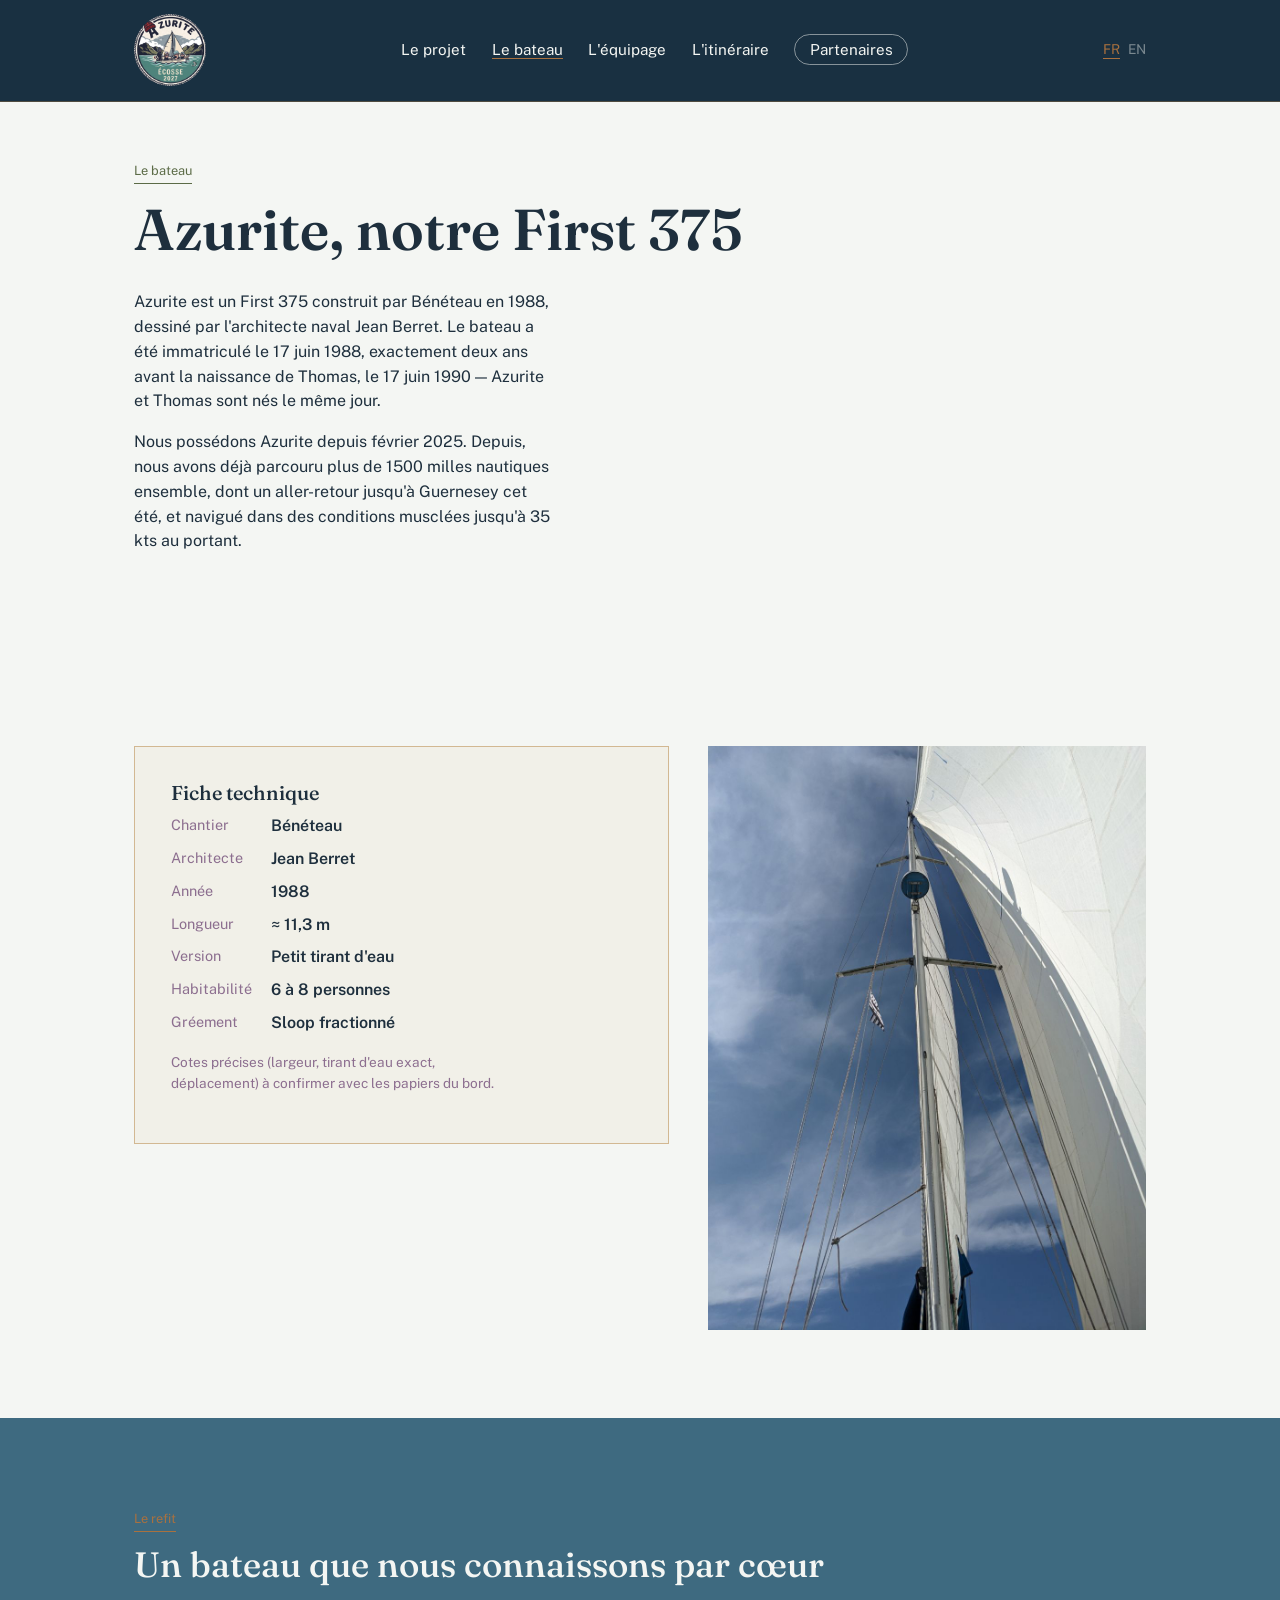
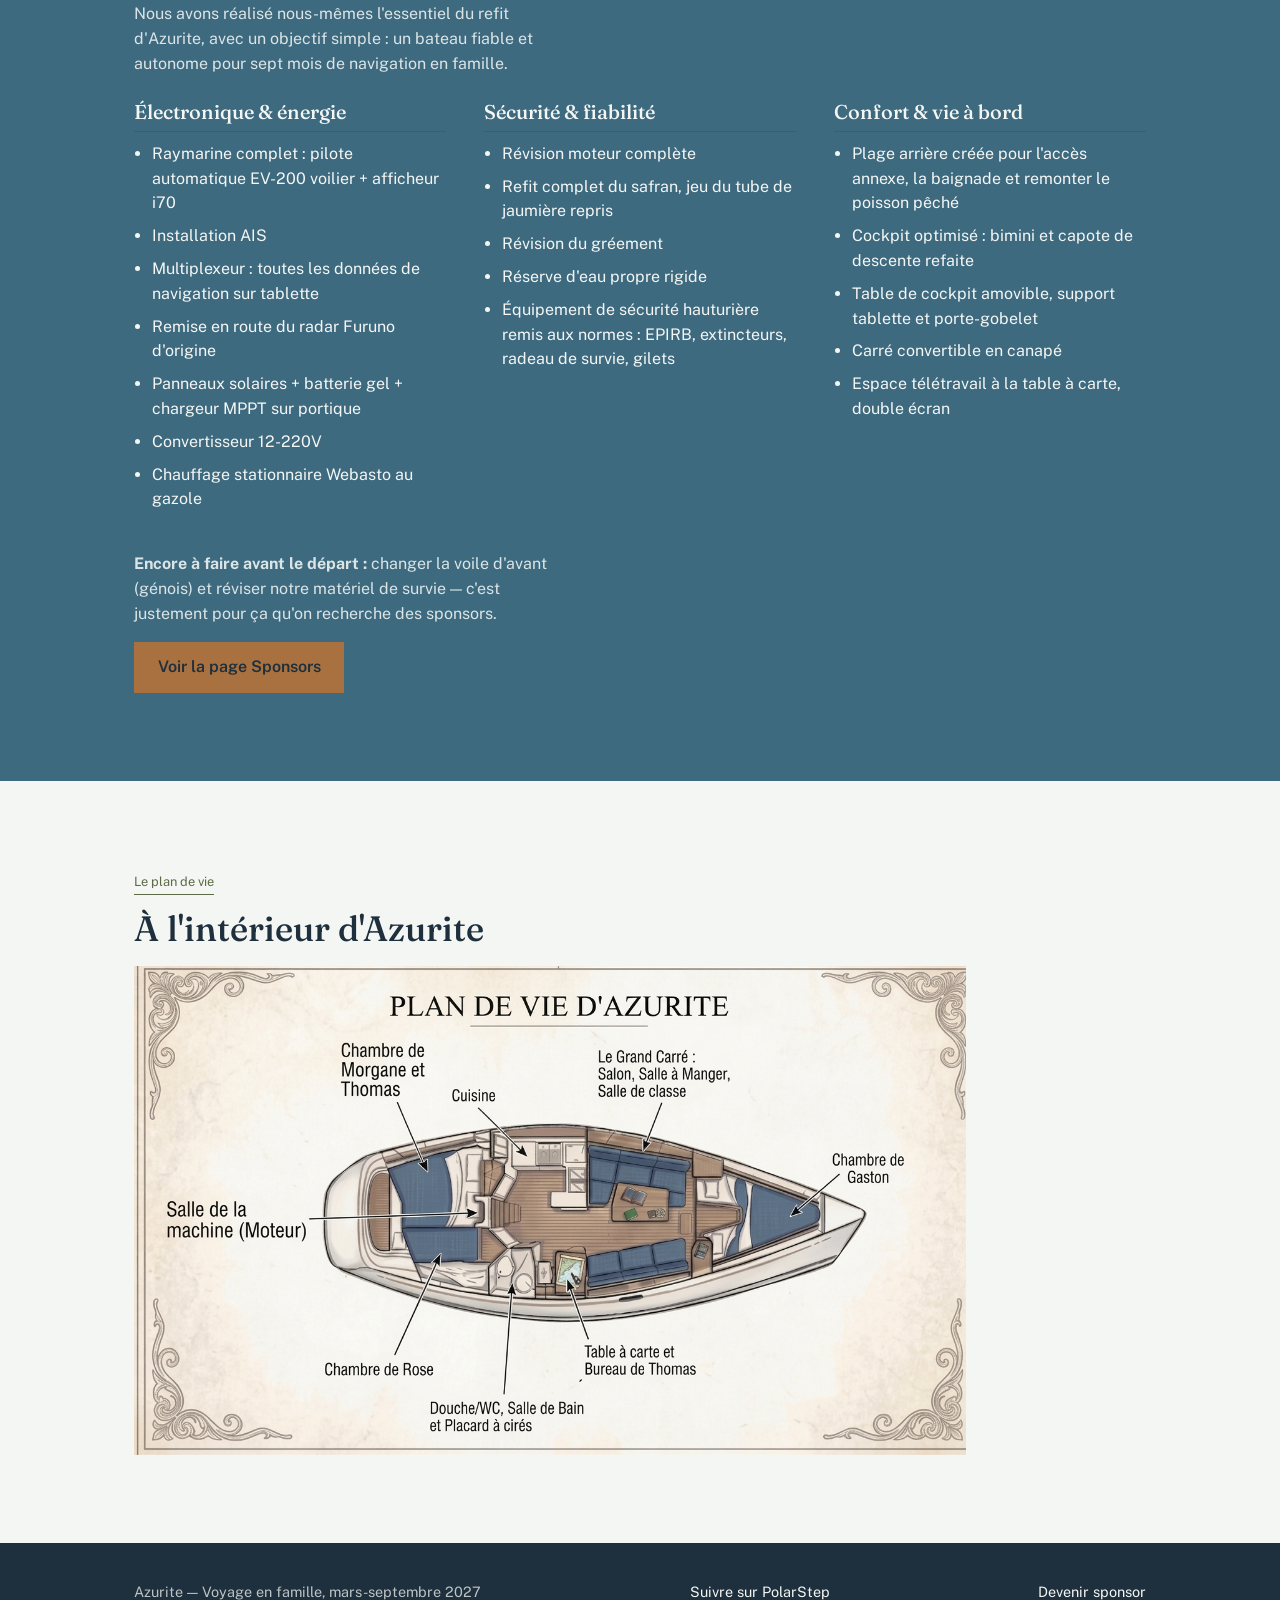
==== bateau.html @ 4e5c4009 "version 3" ====
<!doctype html>
<html lang="fr">
<head>
<meta charset="utf-8">
<meta name="viewport" content="width=device-width, initial-scale=1">
<title data-i18n="meta.bateau.title">Le bateau — Azurite</title>
<meta name="description" content="Azurite, un First 375 de 1988 entièrement refait par la famille : électronique, sécurité hauturière, confort de vie à bord." data-i18n-content="meta.bateau.description">
<link rel="stylesheet" href="assets/style.css">
<link rel="icon" type="image/png" sizes="32x32" href="assets/img/favicon-32.png">
<link rel="icon" type="image/png" sizes="16x16" href="assets/img/favicon-16.png">
<link rel="apple-touch-icon" href="assets/img/apple-touch-icon.png">
</head>
<body>

<header class="site-header">
  <div class="container">
    <a href="index.html" class="wordmark logo-swap" aria-label="Azurite — Accueil" data-i18n-aria="nav.logoAria">
      <img src="assets/img/logo-azurite-badge.jpg" alt="">
    </a>
    <button class="nav-toggle" aria-expanded="false" aria-label="Ouvrir le menu" data-i18n="nav.menuToggle" data-i18n-aria="nav.menuAria">Menu</button>
    <ul class="nav-links">
      <li><a href="index.html" data-i18n="nav.home">Le projet</a></li>
      <li><a href="bateau.html" aria-current="page" data-i18n="nav.boat">Le bateau</a></li>
      <li><a href="equipage.html" data-i18n="nav.crew">L'équipage</a></li>
      <li><a href="trajet.html" data-i18n="nav.route">L'itinéraire</a></li>
      <li><a href="sponsors.html" class="nav-cta" data-i18n="nav.sponsors">Partenaires</a></li>
    </ul>
    <div class="lang-toggle" role="group" aria-label="Langue / Language">
      <button type="button" class="lang-btn" data-lang="fr" aria-pressed="true">FR</button>
      <button type="button" class="lang-btn" data-lang="en" aria-pressed="false">EN</button>
    </div>
  </div>
</header>

<section style="padding-top:3.5rem;">
  <div class="container">
    <span class="eyebrow-tag" data-i18n="bateau.eyebrow">Le bateau</span>
    <h1 data-i18n="bateau.title">Azurite, notre First 375</h1>
    <p data-i18n="bateau.intro1">Azurite est un First 375 construit par Bénéteau en 1988, dessiné par l'architecte naval Jean Berret. Le bateau a été immatriculé le 17 juin 1988, exactement deux ans avant la naissance de Thomas, le 17 juin 1990 — Azurite et Thomas sont nés le même jour.</p>
    <p data-i18n="bateau.intro2">Nous possédons Azurite depuis février 2025. Depuis, nous avons déjà parcouru plus de 1500 milles nautiques ensemble, dont un aller-retour jusqu'à Guernesey cet été, et navigué dans des conditions musclées jusqu'à 35 kts au portant.</p>
  </div>
</section>

<section>
  <div class="container two-col">
    <div class="spec-plate">
      <h3 data-i18n="bateau.spec.title">Fiche technique</h3>
      <dl>
        <dt data-i18n="bateau.spec.yard">Chantier</dt><dd data-i18n="bateau.spec.yardVal">Bénéteau</dd>
        <dt data-i18n="bateau.spec.architect">Architecte</dt><dd data-i18n="bateau.spec.architectVal">Jean Berret</dd>
        <dt data-i18n="bateau.spec.year">Année</dt><dd data-i18n="bateau.spec.yearVal">1988</dd>
        <dt data-i18n="bateau.spec.length">Longueur</dt><dd data-i18n="bateau.spec.lengthVal">≈ 11,3 m</dd>
        <dt data-i18n="bateau.spec.version">Version</dt><dd data-i18n="bateau.spec.versionVal">Petit tirant d'eau</dd>
        <dt data-i18n="bateau.spec.capacity">Habitabilité</dt><dd data-i18n="bateau.spec.capacityVal">6 à 8 personnes</dd>
        <dt data-i18n="bateau.spec.rig">Gréement</dt><dd data-i18n="bateau.spec.rigVal">Sloop fractionné</dd>
      </dl>
      <p style="margin-top:1rem; font-size:0.85rem; color:var(--heather);" data-i18n="bateau.spec.note">Cotes précises (largeur, tirant d'eau exact, déplacement) à confirmer avec les papiers du bord.</p>
    </div>
    <figure style="margin:0;">
      <img src="assets/img/mat-voiles.jpg" alt="Vue depuis le pont d'Azurite, voiles gonflées, mât en contre-jour" data-i18n-alt="bateau.photoAlt">
    </figure>
  </div>
</section>

<section class="section-sea">
  <div class="container">
    <span class="eyebrow-tag" style="color:var(--brass); border-color:var(--brass);" data-i18n="bateau.refitEyebrow">Le refit</span>
    <h2 data-i18n="bateau.refitTitle">Un bateau que nous connaissons par cœur</h2>
    <p data-i18n="bateau.refitIntro">Nous avons réalisé nous-mêmes l'essentiel du refit d'Azurite, avec un objectif simple : un bateau fiable et autonome pour sept mois de navigation en famille.</p>

    <div class="refit-grid">
      <div>
        <h3 data-i18n="bateau.refit.electronics.title">Électronique &amp; énergie</h3>
        <ul>
          <li data-i18n="bateau.refit.electronics.items.0">Raymarine complet : pilote automatique EV-200 voilier + afficheur i70</li>
          <li data-i18n="bateau.refit.electronics.items.1">Installation AIS</li>
          <li data-i18n="bateau.refit.electronics.items.2">Multiplexeur : toutes les données de navigation sur tablette</li>
          <li data-i18n="bateau.refit.electronics.items.3">Remise en route du radar Furuno d'origine</li>
          <li data-i18n="bateau.refit.electronics.items.4">Panneaux solaires + batterie gel + chargeur MPPT sur portique</li>
          <li data-i18n="bateau.refit.electronics.items.5">Convertisseur 12-220V</li>
          <li data-i18n="bateau.refit.electronics.items.6">Chauffage stationnaire Webasto au gazole</li>
        </ul>
      </div>
      <div>
        <h3 data-i18n="bateau.refit.safety.title">Sécurité &amp; fiabilité</h3>
        <ul>
          <li data-i18n="bateau.refit.safety.items.0">Révision moteur complète</li>
          <li data-i18n="bateau.refit.safety.items.1">Refit complet du safran, jeu du tube de jaumière repris</li>
          <li data-i18n="bateau.refit.safety.items.2">Révision du gréement</li>
          <li data-i18n="bateau.refit.safety.items.3">Réserve d'eau propre rigide</li>
          <li data-i18n="bateau.refit.safety.items.4">Équipement de sécurité hauturière remis aux normes : EPIRB, extincteurs, radeau de survie, gilets</li>
        </ul>
      </div>
      <div>
        <h3 data-i18n="bateau.refit.comfort.title">Confort &amp; vie à bord</h3>
        <ul>
          <li data-i18n="bateau.refit.comfort.items.0">Plage arrière créée pour l'accès annexe, la baignade et remonter le poisson pêché</li>
          <li data-i18n="bateau.refit.comfort.items.1">Cockpit optimisé : bimini et capote de descente refaite</li>
          <li data-i18n="bateau.refit.comfort.items.2">Table de cockpit amovible, support tablette et porte-gobelet</li>
          <li data-i18n="bateau.refit.comfort.items.3">Carré convertible en canapé</li>
          <li data-i18n="bateau.refit.comfort.items.4">Espace télétravail à la table à carte, double écran</li>
        </ul>
      </div>
    </div>

    <p style="margin-top:2rem;" data-i18n="bateau.todoText"><strong>Encore à faire avant le départ :</strong> changer la voile d'avant (génois) et réviser notre matériel de survie — c'est justement pour ça qu'on recherche des sponsors.</p>
    <a href="sponsors.html" class="btn" data-i18n="bateau.todoCta">Voir la page Sponsors</a>
  </div>
</section>

<section>
  <div class="container">
    <span class="eyebrow-tag" data-i18n="bateau.planEyebrow">Le plan de vie</span>
    <h2 data-i18n="bateau.planTitle">À l'intérieur d'Azurite</h2>
    <figure style="margin:0; max-width:52rem;">
      <img src="assets/img/plan-vie-azurite.jpg" alt="Plan illustré de l'aménagement intérieur d'Azurite : cabines, Grand Carré, cuisine, salle de la machine, table à carte" data-i18n-alt="bateau.planImgAlt">
    </figure>
  </div>
</section>

<footer class="site-footer">
  <div class="container footer-grid">
    <div data-i18n="footer.tagline">Azurite — Voyage en famille, mars-septembre 2027</div>
    <div><a href="https://www.polarsteps.com/ThomasCornilleau/27373153-azurite-au-scilly" data-i18n="footer.polarsteps">Suivre sur PolarStep</a></div>
    <div><a href="sponsors.html" data-i18n="footer.sponsorCta">Devenir sponsor</a></div>
  </div>
</footer>

<script src="assets/i18n.js"></script>
<script src="assets/script.js"></script>
</body>
</html>
---- assets/style.css ----
/* =========================================================
   AZURITE — Voyage en famille vers l'Écosse
   Design tokens
   ========================================================= */
@import url('https://fonts.googleapis.com/css2?family=Fraunces:ital,opsz,wght@0,9..144,400;0,9..144,500;0,9..144,600;1,9..144,500&family=Public+Sans:wght@400;500;600;700&display=swap');

:root{
  /* Palette — inspirée de l'affiche "Tour d'Écosse à bord d'Azurite" */
  --ink:      #1E2F3D; /* titre de l'affiche / ciel du soir, fond sombre principal */
  --sea:      #3E6A80; /* l'eau du loch */
  --brass:    #A9713F; /* le mât et la bôme en bois */
  --seaglass: #E3E8ED; /* le ciel nuageux, pâle et bleuté */
  --heather:  #8C6E8F; /* la bruyère sur la colline */
  --rust:     #5B6B46; /* les collines vertes des Highlands */
  --foam:     #F4F6F3; /* texte clair sur fond sombre */

  --font-display: 'Fraunces', Georgia, serif;
  --font-body: 'Public Sans', -apple-system, BlinkMacSystemFont, sans-serif;

  --measure: 42ch;
  --gap: clamp(1.25rem, 3vw, 2.5rem);
}

*{ box-sizing: border-box; }
html{ scroll-behavior: smooth; }

@media (prefers-reduced-motion: reduce){
  html{ scroll-behavior: auto; }
  *, *::before, *::after{ animation-duration: 0.001ms !important; transition-duration: 0.001ms !important; }
}

body{
  margin: 0;
  font-family: var(--font-body);
  color: var(--ink);
  background: var(--foam);
  line-height: 1.55;
  -webkit-font-smoothing: antialiased;
}

img{ max-width: 100%; display: block; }

h1, h2, h3{
  font-family: var(--font-display);
  font-weight: 500;
  line-height: 1.1;
  margin: 0 0 0.5em;
}

h1{ font-size: clamp(2.2rem, 5vw, 3.6rem); font-weight: 600; }
h2{ font-size: clamp(1.6rem, 3.2vw, 2.2rem); }
h3{ font-size: 1.25rem; }

p{ margin: 0 0 1em; max-width: var(--measure); }

a{ color: var(--brass); text-decoration: none; }

.link-underline{
  position: relative;
  display: inline-block;
  color: inherit;
  border-bottom: 1px solid currentColor;
  padding-bottom: 1px;
}
.link-underline::after{
  content: "";
  position: absolute; left: 0; right: 0; bottom: -1px;
  height: 2px; background: var(--brass);
  transform: scaleX(0); transform-origin: left;
  transition: transform .25s ease;
}
.link-underline:hover::after,
.link-underline:focus-visible::after{ transform: scaleX(1); }

:focus-visible{
  outline: 2px solid var(--brass);
  outline-offset: 3px;
}

.container{
  max-width: 68rem;
  margin: 0 auto;
  padding: 0 var(--gap);
}

/* =========================================================
   Header / navigation
   ========================================================= */
.site-header{
  position: sticky; top: 0; z-index: 20;
  background: rgba(11,36,54,0.94);
  backdrop-filter: blur(6px);
  border-bottom: 1px solid rgba(180,129,63,0.35);
}
.site-header .container{
  display: flex; align-items: center; justify-content: space-between;
  padding-top: 0.9rem; padding-bottom: 0.9rem;
}
.wordmark{
  font-family: var(--font-display);
  font-size: 1.35rem; font-weight: 600;
  color: var(--foam); letter-spacing: 0.02em;
}
.wordmark span{ color: var(--brass); font-size: 0.65em; margin-left: 0.1em; vertical-align: super; }

.nav-links{
  display: flex; gap: clamp(1rem, 2vw, 1.8rem);
  list-style: none; margin: 0; padding: 0;
}
.nav-links a{
  color: var(--foam); font-size: 0.95rem;
  border-bottom: 1px solid transparent;
}
.nav-links a:hover, .nav-links a:focus-visible, .nav-links a[aria-current="page"]{
  border-bottom-color: var(--brass);
}

.lang-toggle{
  display: flex; align-items: center; gap: 0.5rem;
  font-size: 0.85rem;
}
.lang-btn{
  background: none; border: none; padding: 0 0 1px;
  font-family: var(--font-body); font-size: 0.85rem;
  color: rgba(243,246,242,0.45);
  border-bottom: 1px solid transparent;
  cursor: pointer;
}
.lang-btn:hover{ color: var(--foam); }
.lang-btn[aria-pressed="true"]{
  color: var(--brass); border-bottom-color: var(--brass);
  cursor: default;
}

.nav-toggle{
  display: none;
  background: none; border: 1px solid rgba(243,246,242,0.4);
  color: var(--foam); border-radius: 4px;
  padding: 0.4rem 0.6rem; font-size: 0.9rem;
}

@media (max-width: 46rem){
  .nav-toggle{ display: inline-flex; }
  .nav-links{
    position: absolute; top: 100%; left: 0; right: 0;
    flex-direction: column; gap: 0;
    background: var(--ink);
    border-bottom: 1px solid rgba(180,129,63,0.35);
    max-height: 0; overflow: hidden;
    transition: max-height .25s ease;
  }
  .nav-links.open{ max-height: 20rem; }
  .nav-links li{ padding: 0.8rem var(--gap); border-top: 1px solid rgba(243,246,242,0.08); }
}

/* =========================================================
   Hero
   ========================================================= */
.hero{
  position: relative;
  min-height: min(88vh, 720px);
  display: flex; align-items: flex-end;
  background: var(--ink);
  overflow: hidden;
}
/* La photo (960×1280, portrait) est bien plus haute que large : en plein
   cadre "cover" sur un écran large, l'essentiel de l'image sortait du cadre.
   On affiche donc la photo entière ("contain"), sur un fond flouté agrandi
   de la même image pour combler les côtés — elle reste lisible à toutes
   les largeurs plutôt que rognée au hasard. */
.hero-backdrop{
  position: absolute; inset: -60px;
  background: url('img/hero-spi.jpg') center 30% / cover no-repeat;
  filter: blur(55px) saturate(1.05) brightness(0.4);
  transform: scale(1.15);
}
.hero-photo{
  position: absolute; inset: 0;
  width: 100%; height: 100%;
  object-fit: contain;
  object-position: center 15%;
}
.hero-scrim{
  position: absolute; inset: 0;
  background: linear-gradient(180deg, rgba(30,47,61,0.2) 0%, rgba(30,47,61,0.45) 50%, rgba(30,47,61,0.92) 100%);
}
.hero-content{
  position: relative; z-index: 1;
  padding: 3rem var(--gap) 3.2rem;
  max-width: 42rem;
  color: var(--foam);
}
@media (max-width: 46rem){
  /* En portrait mobile le cadre se rapproche déjà du ratio de la photo :
     autant remplir tout l'écran plutôt que garder le fond flouté. */
  .hero-backdrop{ display: none; }
  .hero-photo{ object-fit: cover; object-position: center 40%; }
}
.hero-kicker{
  font-family: var(--font-body); font-weight: 600;
  color: var(--brass); font-size: 0.95rem;
  margin-bottom: 0.6rem;
}
.hero h1{ color: var(--foam); }
.hero p{ color: rgba(243,246,242,0.9); max-width: 34rem; }

.hero-route{
  position: absolute; inset: 0; z-index: 1;
  width: 100%; height: 100%;
  pointer-events: none;
}
.hero-route path{
  fill: none;
  stroke: var(--foam);
  stroke-width: 2;
  stroke-dasharray: 6 8;
  opacity: 0.55;
  stroke-dashoffset: 1200;
  animation: draw-route 2.6s ease-out 0.2s forwards;
}
@keyframes draw-route{ to{ stroke-dashoffset: 0; } }
@media (prefers-reduced-motion: reduce){
  .hero-route path{ stroke-dashoffset: 0; animation: none; }
}

/* =========================================================
   Sections générales
   ========================================================= */
section{ padding: clamp(3rem, 7vw, 5.5rem) 0; }
.section-dark{ background: var(--ink); color: var(--foam); }
.section-dark h2{ color: var(--foam); }
.section-dark p{ color: rgba(243,246,242,0.85); }
.section-sea{ background: var(--sea); color: var(--foam); }
.section-sea h2{ color: var(--foam); }
.section-sea p{ color: rgba(243,246,242,0.88); }

.eyebrow-tag{
  display: inline-block;
  font-size: 0.8rem;
  color: var(--rust);
  border-bottom: 1px solid var(--rust);
  padding-bottom: 2px;
  margin-bottom: 0.9rem;
}

.two-col{
  display: grid; gap: var(--gap);
  grid-template-columns: 1.1fr 0.9fr;
  align-items: start;
}
@media (max-width: 46rem){ .two-col{ grid-template-columns: 1fr; } }

.pull-figure{
  border-left: 2px solid var(--brass);
  padding-left: 1.2rem;
}
.pull-figure .num{
  font-family: var(--font-display); font-size: 2.4rem;
  display: block; line-height: 1;
}

/* Bandeau "Vous pouvez nous aider" — badge Azurite en grand à côté du texte */
.help-block{ align-items: center; }
.help-logo{
  display: flex; justify-content: center; align-items: center;
}
.help-logo img{
  width: 100%;
  max-width: 320px;
  border-radius: 50%;
  box-shadow: 0 14px 34px rgba(0,0,0,0.35);
}
@media (max-width: 46rem){
  .help-logo{ margin-top: 0.5rem; }
  .help-logo img{ max-width: 220px; }
}

/* Teaser links to the four sections (homepage) */
.teaser-list{ list-style: none; margin: 0; padding: 0; }
.teaser-list li{
  border-top: 1px solid rgba(11,36,54,0.15);
  padding: 1.6rem 0;
  display: grid; grid-template-columns: 7rem 1fr; gap: 1.5rem;
  align-items: start;
}
.teaser-list li:last-child{ border-bottom: 1px solid rgba(11,36,54,0.15); }
.teaser-media{ display: flex; flex-direction: column; gap: 0.5rem; }
.teaser-media img{
  width: 7rem; height: 7rem; object-fit: cover;
  border-radius: 2px;
  filter: grayscale(0.15) saturate(1.05);
  transition: transform .4s ease, filter .4s ease;
}
.teaser-list li:hover .teaser-media img,
.teaser-list li:focus-within .teaser-media img{
  transform: scale(1.04);
  filter: grayscale(0) saturate(1.15);
}
.teaser-media .coord{
  font-family: var(--font-body); font-size: 0.8rem; color: var(--heather);
}
@media (max-width: 40rem){
  .teaser-list li{ grid-template-columns: 1fr; gap: 0.8rem; }
  .teaser-media{ flex-direction: row; align-items: center; }
  .teaser-media img{ width: 4.5rem; height: 4.5rem; }
}

/* =========================================================
   Waypoints (page Trajet) — vraie séquence, donc numérotée
   ========================================================= */
.waypoints{
  list-style: none; margin: 0; padding: 0;
  position: relative;
  border-left: 2px solid rgba(180,129,63,0.4);
  margin-left: 0.6rem;
}
.waypoints li{
  position: relative;
  padding: 0 0 1.6rem 1.6rem;
}
.waypoints li::before{
  content: "";
  position: absolute; left: -6.5px; top: 0.35rem;
  width: 11px; height: 11px; border-radius: 50%;
  background: var(--foam);
  border: 2px solid var(--brass);
}
.waypoints li.leg-end::before{ background: var(--brass); }
.waypoints .leg-num{ color: var(--heather); font-size: 0.85rem; }

.waypoint-btn{
  display: block; width: 100%; text-align: left;
  background: none; border: none; padding: 0;
  font-family: var(--font-body); font-size: 1rem; color: var(--ink);
  cursor: pointer;
}
.waypoint-btn:hover, .waypoint-btn:focus-visible{ color: var(--brass); }

/* =========================================================
   Carte interactive du trajet (Leaflet)
   ========================================================= */
.trajet-map-wrap{
  display: grid; grid-template-columns: 1fr 1.3fr; gap: var(--gap);
  align-items: start;
}
@media (max-width: 50rem){ .trajet-map-wrap{ grid-template-columns: 1fr; } }

#route-map{
  height: 480px;
  border: 1px solid rgba(180,129,63,0.4);
  background: var(--seaglass);
}
@media (max-width: 50rem){ #route-map{ height: 340px; order: -1; } }

.route-list-scroll{
  max-height: 480px; overflow-y: auto;
  padding-right: 0.5rem;
}

/* teinte la carte pour rester dans la palette du site plutôt que
   les couleurs par défaut d'OpenStreetMap/CARTO */
.leaflet-tile-pane{ filter: sepia(0.25) hue-rotate(170deg) saturate(1.25) brightness(0.98); }

.route-marker span{
  display: block; width: 100%; height: 100%; border-radius: 50%;
  background: var(--foam); border: 2px solid var(--brass);
}
.route-marker--end span{ background: var(--brass); border-color: var(--ink); }

.leaflet-popup-content-wrapper{
  background: var(--ink); color: var(--foam);
  border-radius: 2px;
}
.leaflet-popup-tip{ background: var(--ink); }
.leaflet-popup-content{ font-family: var(--font-body); font-size: 0.9rem; margin: 0.7rem 0.9rem; }
.leaflet-popup-content strong{ font-family: var(--font-display); }
.leaflet-container a.leaflet-popup-close-button{ color: var(--foam); }
.leaflet-control-attribution{ font-size: 0.7rem; }

/* =========================================================
   Apparition douce au scroll
   ========================================================= */
.reveal{
  opacity: 0;
  transform: translateY(16px);
  transition: opacity .6s ease, transform .6s ease;
}
.reveal.is-visible{
  opacity: 1;
  transform: none;
}

/* =========================================================
   Fiche technique (page Bateau)
   ========================================================= */
.spec-plate{
  border: 1px solid rgba(180,129,63,0.5);
  padding: clamp(1.4rem, 3vw, 2.2rem);
  background: rgba(180,129,63,0.06);
}
.spec-plate dl{
  display: grid; grid-template-columns: auto 1fr; gap: 0.5rem 1.2rem;
  margin: 0;
}
.spec-plate dt{ color: var(--heather); font-size: 0.9rem; }
.spec-plate dd{ margin: 0; font-weight: 600; }

.refit-grid{
  display: grid; gap: var(--gap);
  grid-template-columns: repeat(3, 1fr);
  margin-top: 1.5rem;
}
@media (max-width: 50rem){ .refit-grid{ grid-template-columns: 1fr; } }
.refit-grid h3{ border-bottom: 1px solid rgba(11,36,54,0.15); padding-bottom: 0.5rem; }
.refit-grid ul{ padding-left: 1.1rem; margin: 0; }
.refit-grid li{ margin-bottom: 0.5rem; }

/* =========================================================
   Portraits (page Équipage)
   ========================================================= */
.portrait{
  display: grid; grid-template-columns: 1fr 1.4fr; gap: var(--gap);
  align-items: center;
  padding: clamp(2rem, 5vw, 3rem) 0;
  border-top: 1px solid rgba(11,36,54,0.12);
}
.portrait:first-of-type{ border-top: none; }
.portrait.reverse{ grid-template-columns: 1.4fr 1fr; }
.portrait.reverse .portrait-figure{ order: 2; }
.portrait-figure img{ border-radius: 2px; }
.portrait-name{ color: var(--heather); font-size: 0.95rem; margin-bottom: 0.2rem; display:block; }
@media (max-width: 46rem){
  .portrait, .portrait.reverse{ grid-template-columns: 1fr; }
  .portrait.reverse .portrait-figure{ order: 0; }
}

.placeholder-card{
  border: 1px dashed rgba(11,36,54,0.3);
  padding: 1.6rem;
  color: var(--heather);
  font-style: italic;
}

/* =========================================================
   Sponsors
   ========================================================= */
.sponsor-split{
  display: grid; grid-template-columns: 1fr 1fr; gap: 0;
  border: 1px solid rgba(180,129,63,0.4);
}
.sponsor-panel{ padding: clamp(1.6rem, 4vw, 2.6rem); }
.sponsor-panel + .sponsor-panel{ border-left: 1px solid rgba(180,129,63,0.4); }
@media (max-width: 46rem){
  .sponsor-split{ grid-template-columns: 1fr; }
  .sponsor-panel + .sponsor-panel{ border-left: none; border-top: 1px solid rgba(180,129,63,0.4); }
}
.sponsor-panel h3{ margin-bottom: 0.3rem; }
.sponsor-panel .kicker{ color: var(--rust); font-size: 0.85rem; display: block; margin-bottom: 0.6rem; }
.sponsor-panel ul{ padding-left: 1.1rem; }

.logo-slot{
  border: 1px dashed rgba(11,36,54,0.25);
  height: 4.5rem;
  display: flex; align-items: center; justify-content: center;
  color: rgba(11,36,54,0.4); font-size: 0.85rem;
}
.logo-filled{
  height: 4.5rem;
  display: flex; align-items: center; justify-content: center;
  overflow: hidden;
  border-radius: 4px;
}
.logo-filled img{
  width: 100%; height: 100%;
  object-fit: contain;
}
.logo-wall{
  display: grid; grid-template-columns: repeat(auto-fill, minmax(9rem, 1fr));
  gap: 1rem; margin-top: 1.5rem;
}

.btn{
  display: inline-block;
  font-family: var(--font-body); font-weight: 600;
  padding: 0.75rem 1.4rem;
  background: var(--brass); color: var(--ink);
  border: 1px solid var(--brass);
}
.btn:hover, .btn:focus-visible{ background: transparent; color: var(--ink); }
.section-dark .btn:hover, .section-dark .btn:focus-visible,
.section-sea .btn:hover, .section-sea .btn:focus-visible{ color: var(--foam); }

/* =========================================================
   Footer
   ========================================================= */
.site-footer{
  background: var(--ink); color: rgba(243,246,242,0.75);
  padding: 2.4rem 0; font-size: 0.9rem;
}
.site-footer a{ color: var(--foam); }
.footer-grid{
  display: flex; flex-wrap: wrap; gap: 1.5rem 3rem;
  justify-content: space-between;
}

/* =========================================================
   Vidéo du tracé (page Trajet) — remplace la carte interactive
   ========================================================= */
.route-video-wrap{
  max-width: 480px; margin: 0 auto;
  border: 1px solid rgba(180,129,63,0.4);
  background: var(--ink);
}
.route-video-wrap video{ display: block; width: 100%; height: auto; }

/* =========================================================
   Cadre affiche (page Accueil)
   ========================================================= */
.poster-frame{
  max-width: 460px; margin: 0 auto;
  border: 6px solid var(--foam);
  box-shadow: 0 12px 30px rgba(0,0,0,0.35);
}
.poster-frame img{ display: block; width: 100%; height: auto; }

/* =========================================================
   Logo qui rétrécit au scroll
   ========================================================= */
.site-header{ transition: padding .3s ease; }

.logo-swap{
  display: block;
  height: 72px;
  transition: height .3s ease;
}
.logo-swap img{
  display: block;
  height: 100%; width: auto;
  border-radius: 50%;
}

.site-header.is-scrolled .container{ padding-top: 0.4rem; padding-bottom: 0.4rem; }
.site-header.is-scrolled .logo-swap{ height: 38px; }

@media (prefers-reduced-motion: reduce){
  .site-header, .logo-swap, .logo-swap img{ transition: none; }
}

/* =========================================================
   Photo de coupure pleine largeur (page Accueil)
   ========================================================= */
.photo-break{
  position: relative;
  margin: 0;
}
.photo-break img{
  width: 100%;
  max-height: 60vh;
  object-fit: cover;
  display: block;
}
.photo-break figcaption{
  position: absolute;
  left: var(--gap); bottom: 1.2rem;
  color: var(--foam);
  font-size: 0.9rem;
  background: rgba(30,47,61,0.6);
  padding: 0.3rem 0.8rem;
}

/* =========================================================
   Nav : lien "Partenaires" traité en bouton pilule
   ========================================================= */
.nav-links a.nav-cta{
  border: 1px solid rgba(243,246,242,0.5);
  border-bottom: 1px solid rgba(243,246,242,0.5);
  border-radius: 999px;
  padding: 0.35rem 0.9rem;
}
.nav-links a.nav-cta:hover, .nav-links a.nav-cta:focus-visible, .nav-links a.nav-cta[aria-current="page"]{
  border-color: var(--brass);
  color: var(--brass);
}

/* Zoom léger au survol des logos sponsors, pour mieux les voir */
.logo-filled img{ transition: transform .25s ease; }
.logo-filled:hover img, .logo-filled:focus-within img{ transform: scale(1.15); }
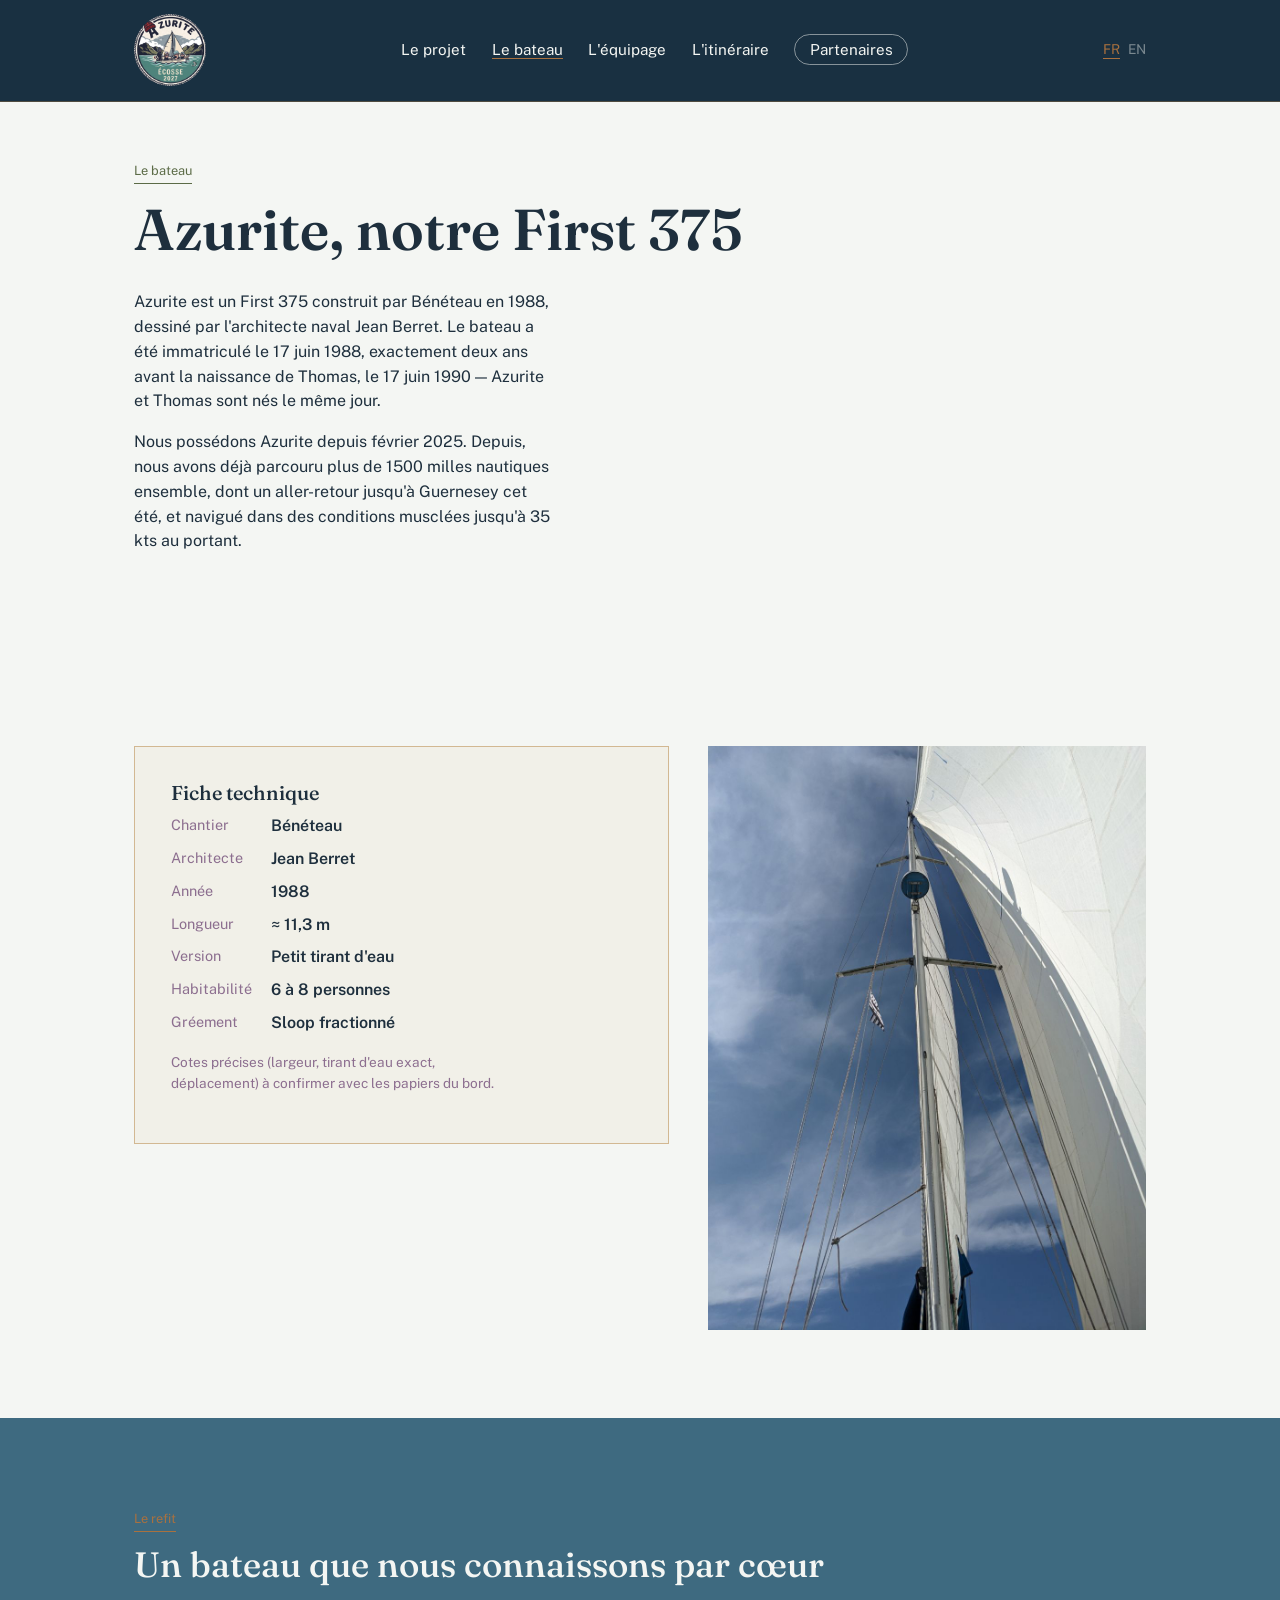
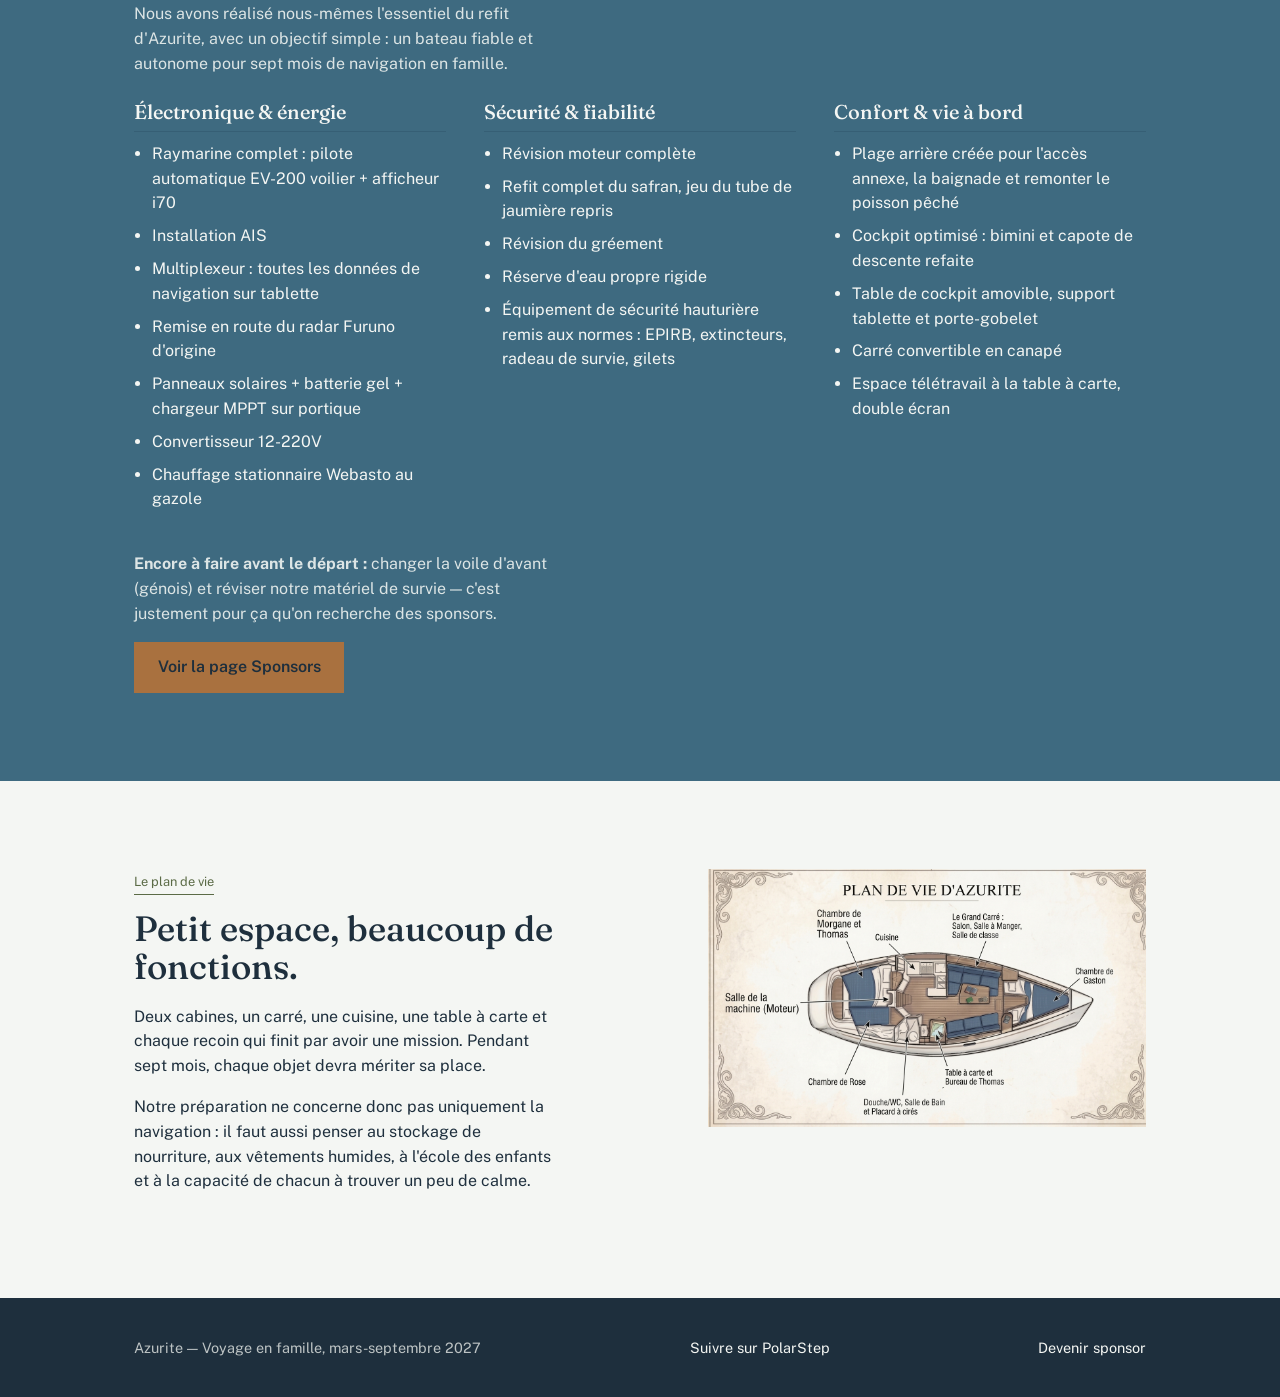
==== commit 168f2fa3: "version 3.1" ====
--- a/bateau.html
+++ b/bateau.html
@@ -109,10 +109,14 @@
 </section>
 
 <section>
-  <div class="container">
-    <span class="eyebrow-tag" data-i18n="bateau.planEyebrow">Le plan de vie</span>
-    <h2 data-i18n="bateau.planTitle">À l'intérieur d'Azurite</h2>
-    <figure style="margin:0; max-width:52rem;">
+  <div class="container two-col">
+    <div>
+      <span class="eyebrow-tag" data-i18n="bateau.planEyebrow">Le plan de vie</span>
+      <h2 data-i18n="bateau.planTitle">Petit espace, beaucoup de fonctions.</h2>
+      <p data-i18n="bateau.planText1">Deux cabines, un carré, une cuisine, une table à carte et chaque recoin qui finit par avoir une mission. Pendant sept mois, chaque objet devra mériter sa place.</p>
+      <p data-i18n="bateau.planText2">Notre préparation ne concerne donc pas uniquement la navigation : il faut aussi penser au stockage de nourriture, aux vêtements humides, à l'école des enfants et à la capacité de chacun à trouver un peu de calme.</p>
+    </div>
+    <figure style="margin:0;">
       <img src="assets/img/plan-vie-azurite.jpg" alt="Plan illustré de l'aménagement intérieur d'Azurite : cabines, Grand Carré, cuisine, salle de la machine, table à carte" data-i18n-alt="bateau.planImgAlt">
     </figure>
   </div>
--- a/assets/style.css
+++ b/assets/style.css
@@ -469,10 +469,19 @@
   display: flex; align-items: center; justify-content: center;
   overflow: hidden;
   border-radius: 4px;
+  position: relative;
+  transition: transform .25s ease, box-shadow .25s ease, overflow .25s;
 }
 .logo-filled img{
   width: 100%; height: 100%;
   object-fit: contain;
+}
+.logo-filled:hover, .logo-filled:focus-within{
+  transform: scale(1.7);
+  overflow: visible;
+  z-index: 5;
+  box-shadow: 0 16px 40px rgba(0,0,0,0.4);
+  background: var(--ink);
 }
 .logo-wall{
   display: grid; grid-template-columns: repeat(auto-fill, minmax(9rem, 1fr));
@@ -582,6 +591,4 @@
   color: var(--brass);
 }
 
-/* Zoom léger au survol des logos sponsors, pour mieux les voir */
-.logo-filled img{ transition: transform .25s ease; }
-.logo-filled:hover img, .logo-filled:focus-within img{ transform: scale(1.15); }
+/* Zoom sur les logos sponsors : voir la note plus haut dans .logo-filled */
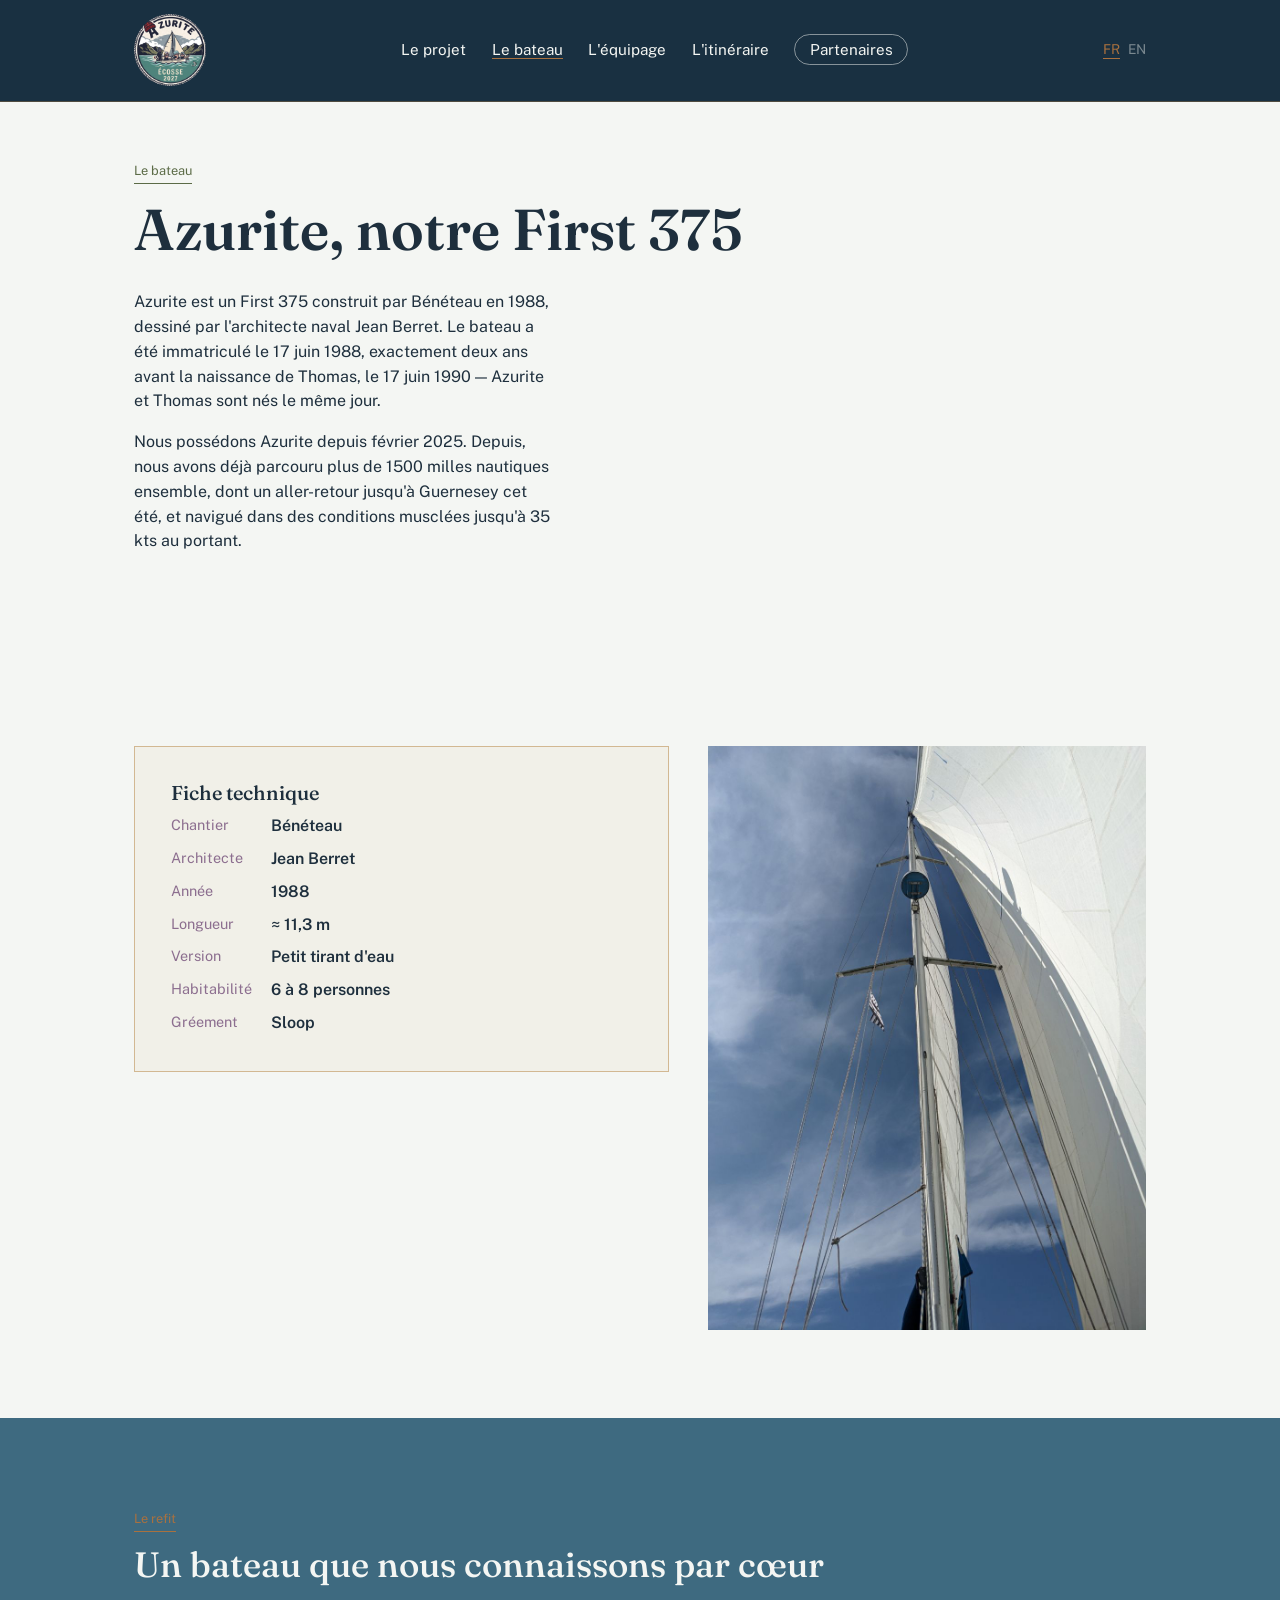
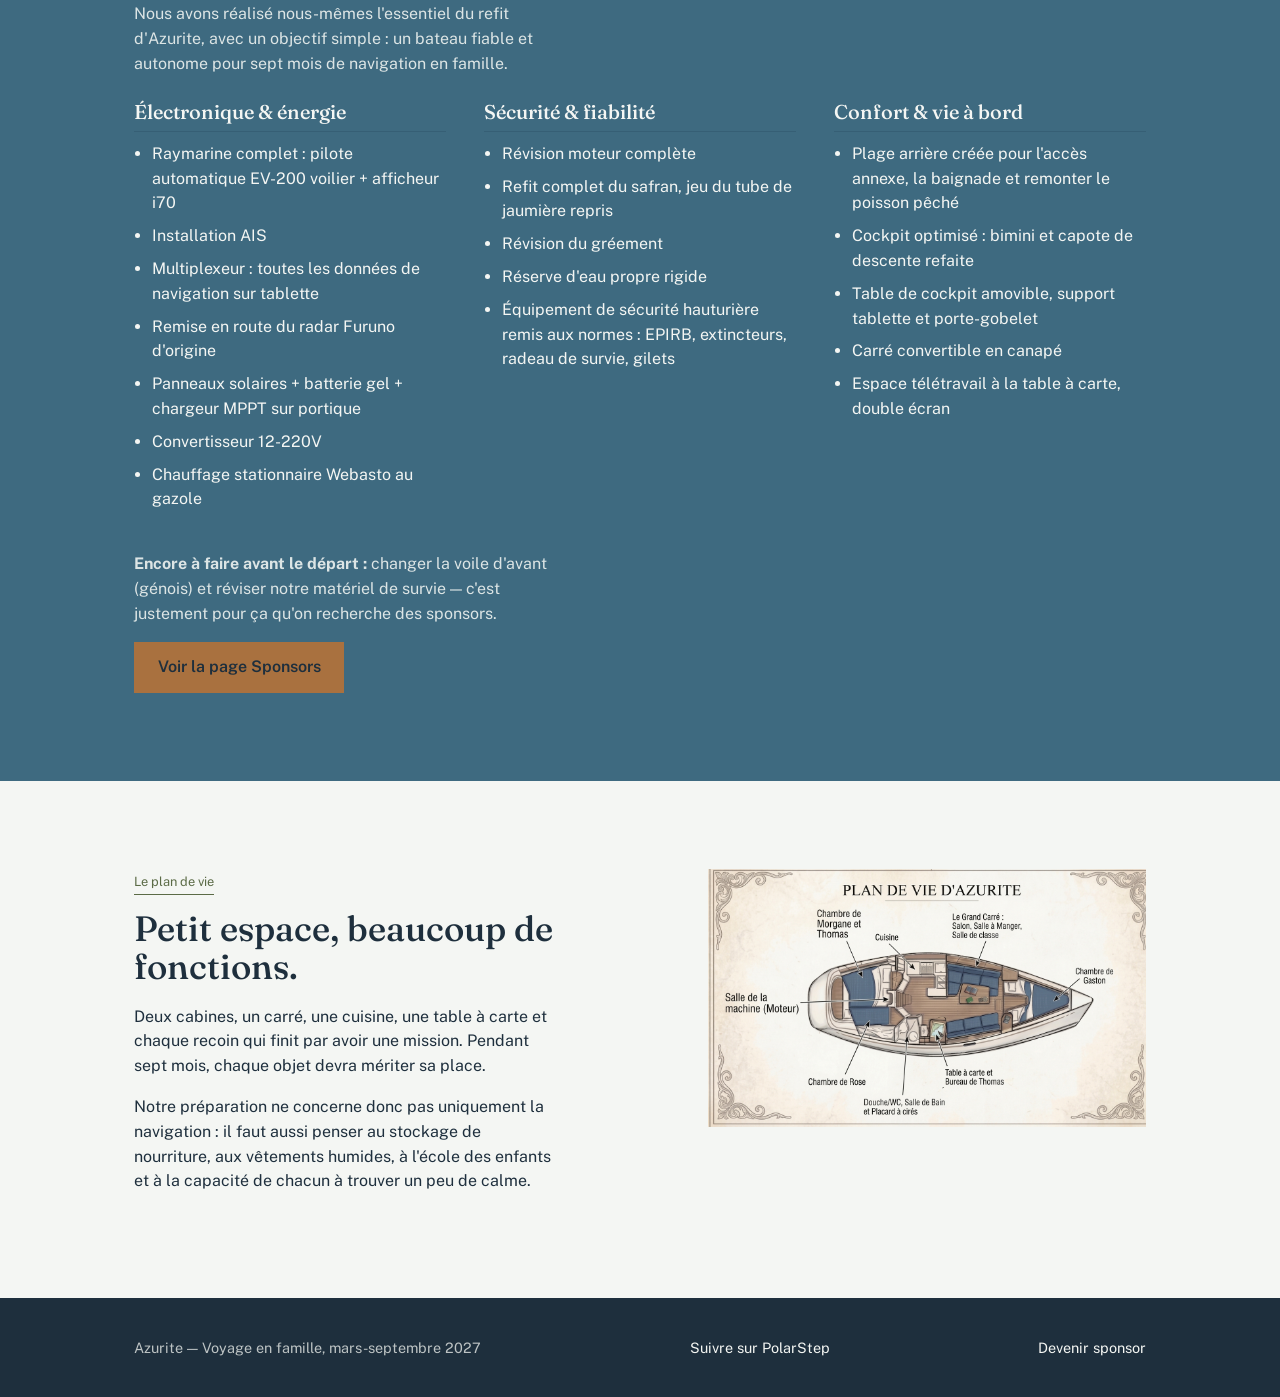
==== commit 7626235f: "petit details" ====
--- a/bateau.html
+++ b/bateau.html
@@ -54,7 +54,6 @@
         <dt data-i18n="bateau.spec.capacity">Habitabilité</dt><dd data-i18n="bateau.spec.capacityVal">6 à 8 personnes</dd>
         <dt data-i18n="bateau.spec.rig">Gréement</dt><dd data-i18n="bateau.spec.rigVal">Sloop fractionné</dd>
       </dl>
-      <p style="margin-top:1rem; font-size:0.85rem; color:var(--heather);" data-i18n="bateau.spec.note">Cotes précises (largeur, tirant d'eau exact, déplacement) à confirmer avec les papiers du bord.</p>
     </div>
     <figure style="margin:0;">
       <img src="assets/img/mat-voiles.jpg" alt="Vue depuis le pont d'Azurite, voiles gonflées, mât en contre-jour" data-i18n-alt="bateau.photoAlt">
--- a/assets/style.css
+++ b/assets/style.css
@@ -275,36 +275,6 @@
   .help-logo img{ max-width: 220px; }
 }
 
-/* Teaser links to the four sections (homepage) */
-.teaser-list{ list-style: none; margin: 0; padding: 0; }
-.teaser-list li{
-  border-top: 1px solid rgba(11,36,54,0.15);
-  padding: 1.6rem 0;
-  display: grid; grid-template-columns: 7rem 1fr; gap: 1.5rem;
-  align-items: start;
-}
-.teaser-list li:last-child{ border-bottom: 1px solid rgba(11,36,54,0.15); }
-.teaser-media{ display: flex; flex-direction: column; gap: 0.5rem; }
-.teaser-media img{
-  width: 7rem; height: 7rem; object-fit: cover;
-  border-radius: 2px;
-  filter: grayscale(0.15) saturate(1.05);
-  transition: transform .4s ease, filter .4s ease;
-}
-.teaser-list li:hover .teaser-media img,
-.teaser-list li:focus-within .teaser-media img{
-  transform: scale(1.04);
-  filter: grayscale(0) saturate(1.15);
-}
-.teaser-media .coord{
-  font-family: var(--font-body); font-size: 0.8rem; color: var(--heather);
-}
-@media (max-width: 40rem){
-  .teaser-list li{ grid-template-columns: 1fr; gap: 0.8rem; }
-  .teaser-media{ flex-direction: row; align-items: center; }
-  .teaser-media img{ width: 4.5rem; height: 4.5rem; }
-}
-
 /* =========================================================
    Waypoints (page Trajet) — vraie séquence, donc numérotée
    ========================================================= */
@@ -327,55 +297,6 @@
 }
 .waypoints li.leg-end::before{ background: var(--brass); }
 .waypoints .leg-num{ color: var(--heather); font-size: 0.85rem; }
-
-.waypoint-btn{
-  display: block; width: 100%; text-align: left;
-  background: none; border: none; padding: 0;
-  font-family: var(--font-body); font-size: 1rem; color: var(--ink);
-  cursor: pointer;
-}
-.waypoint-btn:hover, .waypoint-btn:focus-visible{ color: var(--brass); }
-
-/* =========================================================
-   Carte interactive du trajet (Leaflet)
-   ========================================================= */
-.trajet-map-wrap{
-  display: grid; grid-template-columns: 1fr 1.3fr; gap: var(--gap);
-  align-items: start;
-}
-@media (max-width: 50rem){ .trajet-map-wrap{ grid-template-columns: 1fr; } }
-
-#route-map{
-  height: 480px;
-  border: 1px solid rgba(180,129,63,0.4);
-  background: var(--seaglass);
-}
-@media (max-width: 50rem){ #route-map{ height: 340px; order: -1; } }
-
-.route-list-scroll{
-  max-height: 480px; overflow-y: auto;
-  padding-right: 0.5rem;
-}
-
-/* teinte la carte pour rester dans la palette du site plutôt que
-   les couleurs par défaut d'OpenStreetMap/CARTO */
-.leaflet-tile-pane{ filter: sepia(0.25) hue-rotate(170deg) saturate(1.25) brightness(0.98); }
-
-.route-marker span{
-  display: block; width: 100%; height: 100%; border-radius: 50%;
-  background: var(--foam); border: 2px solid var(--brass);
-}
-.route-marker--end span{ background: var(--brass); border-color: var(--ink); }
-
-.leaflet-popup-content-wrapper{
-  background: var(--ink); color: var(--foam);
-  border-radius: 2px;
-}
-.leaflet-popup-tip{ background: var(--ink); }
-.leaflet-popup-content{ font-family: var(--font-body); font-size: 0.9rem; margin: 0.7rem 0.9rem; }
-.leaflet-popup-content strong{ font-family: var(--font-display); }
-.leaflet-container a.leaflet-popup-close-button{ color: var(--foam); }
-.leaflet-control-attribution{ font-size: 0.7rem; }
 
 /* =========================================================
    Apparition douce au scroll
@@ -434,30 +355,9 @@
   .portrait.reverse .portrait-figure{ order: 0; }
 }
 
-.placeholder-card{
-  border: 1px dashed rgba(11,36,54,0.3);
-  padding: 1.6rem;
-  color: var(--heather);
-  font-style: italic;
-}
-
 /* =========================================================
    Sponsors
    ========================================================= */
-.sponsor-split{
-  display: grid; grid-template-columns: 1fr 1fr; gap: 0;
-  border: 1px solid rgba(180,129,63,0.4);
-}
-.sponsor-panel{ padding: clamp(1.6rem, 4vw, 2.6rem); }
-.sponsor-panel + .sponsor-panel{ border-left: 1px solid rgba(180,129,63,0.4); }
-@media (max-width: 46rem){
-  .sponsor-split{ grid-template-columns: 1fr; }
-  .sponsor-panel + .sponsor-panel{ border-left: none; border-top: 1px solid rgba(180,129,63,0.4); }
-}
-.sponsor-panel h3{ margin-bottom: 0.3rem; }
-.sponsor-panel .kicker{ color: var(--rust); font-size: 0.85rem; display: block; margin-bottom: 0.6rem; }
-.sponsor-panel ul{ padding-left: 1.1rem; }
-
 .logo-slot{
   border: 1px dashed rgba(11,36,54,0.25);
   height: 4.5rem;
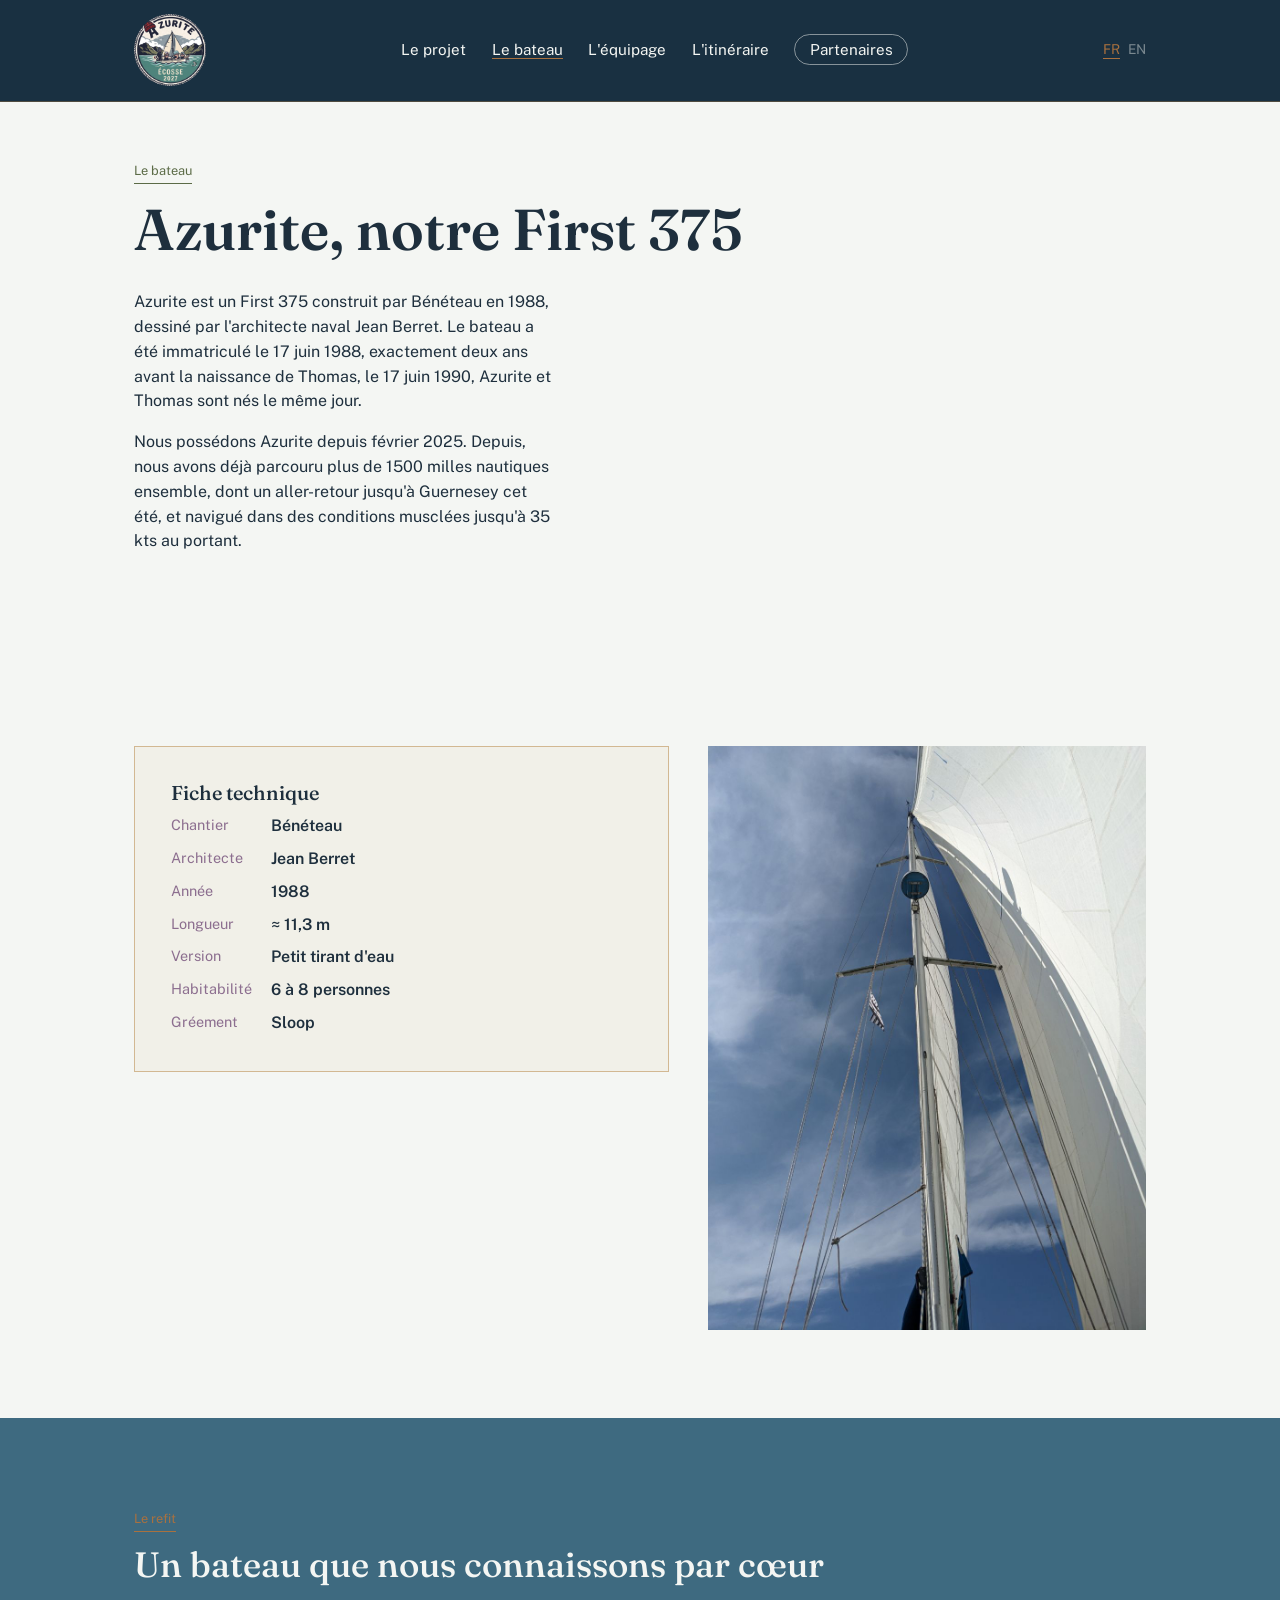
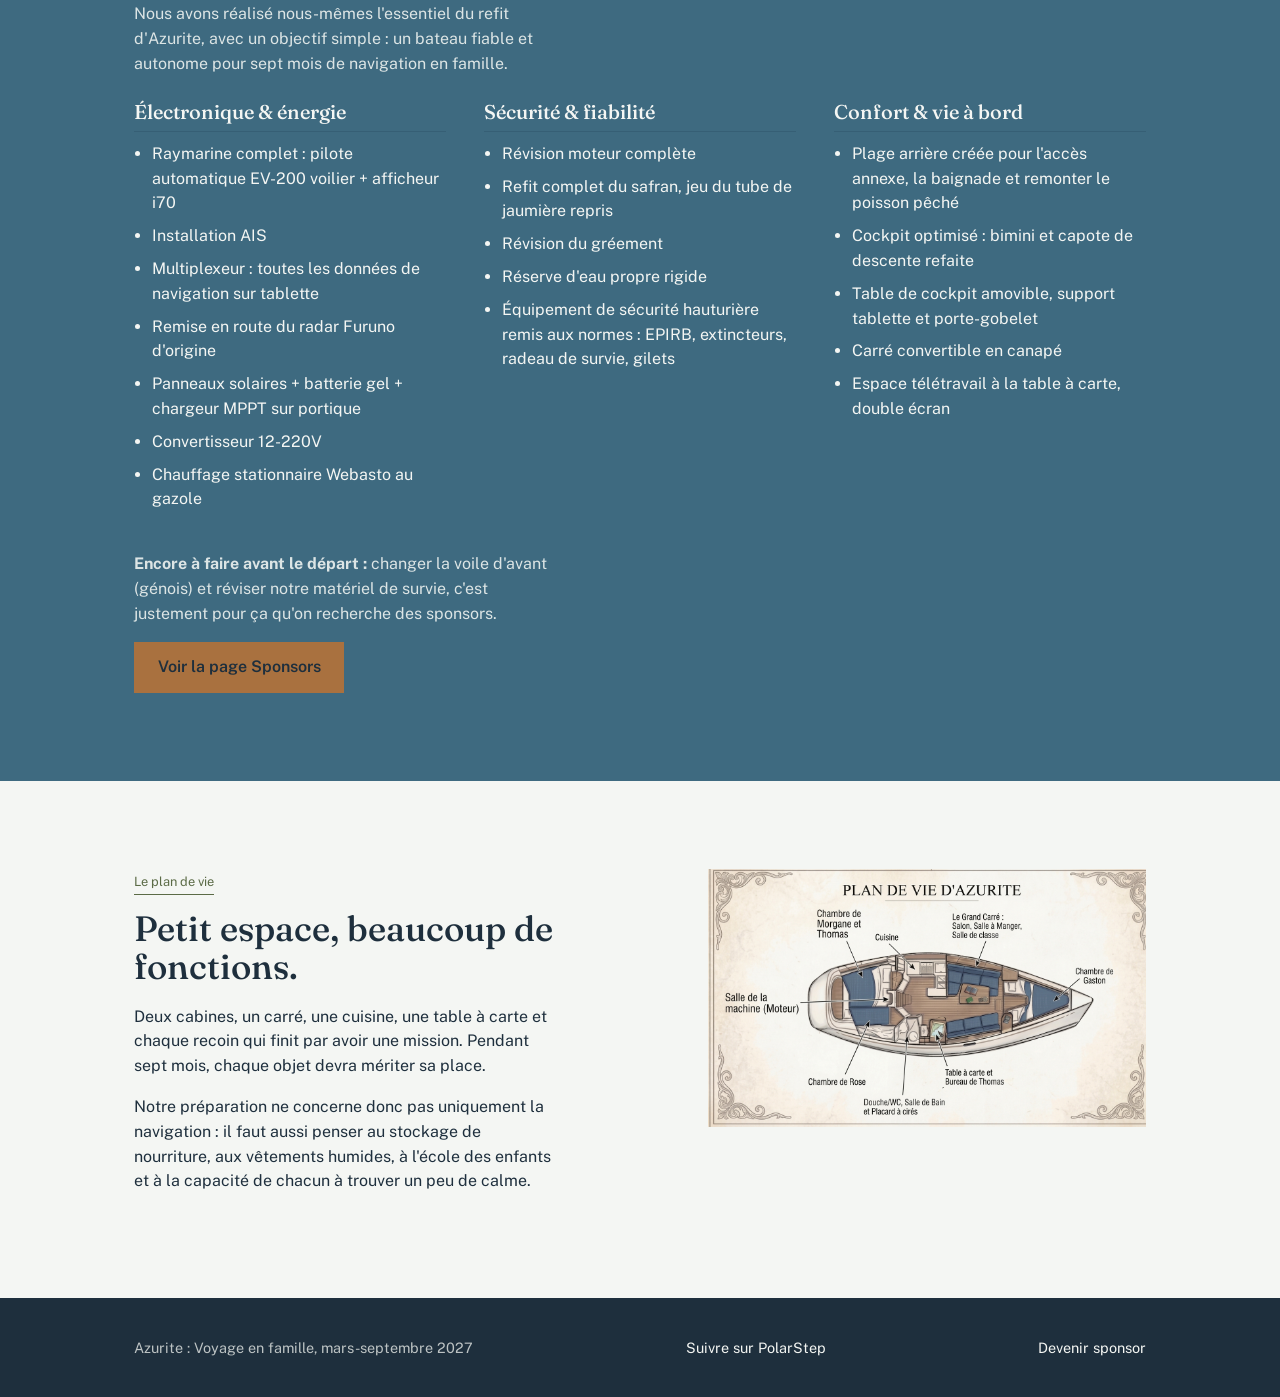
==== commit 6d6214e0: "petit details 2" ====
--- a/bateau.html
+++ b/bateau.html
@@ -3,7 +3,7 @@
 <head>
 <meta charset="utf-8">
 <meta name="viewport" content="width=device-width, initial-scale=1">
-<title data-i18n="meta.bateau.title">Le bateau — Azurite</title>
+<title data-i18n="meta.bateau.title">Le bateau</title>
 <meta name="description" content="Azurite, un First 375 de 1988 entièrement refait par la famille : électronique, sécurité hauturière, confort de vie à bord." data-i18n-content="meta.bateau.description">
 <link rel="stylesheet" href="assets/style.css">
 <link rel="icon" type="image/png" sizes="32x32" href="assets/img/favicon-32.png">
@@ -14,7 +14,7 @@
 
 <header class="site-header">
   <div class="container">
-    <a href="index.html" class="wordmark logo-swap" aria-label="Azurite — Accueil" data-i18n-aria="nav.logoAria">
+    <a href="index.html" class="wordmark logo-swap" aria-label="Accueil" data-i18n-aria="nav.logoAria">
       <img src="assets/img/logo-azurite-badge.jpg" alt="">
     </a>
     <button class="nav-toggle" aria-expanded="false" aria-label="Ouvrir le menu" data-i18n="nav.menuToggle" data-i18n-aria="nav.menuAria">Menu</button>
@@ -36,7 +36,7 @@
   <div class="container">
     <span class="eyebrow-tag" data-i18n="bateau.eyebrow">Le bateau</span>
     <h1 data-i18n="bateau.title">Azurite, notre First 375</h1>
-    <p data-i18n="bateau.intro1">Azurite est un First 375 construit par Bénéteau en 1988, dessiné par l'architecte naval Jean Berret. Le bateau a été immatriculé le 17 juin 1988, exactement deux ans avant la naissance de Thomas, le 17 juin 1990 — Azurite et Thomas sont nés le même jour.</p>
+    <p data-i18n="bateau.intro1">Azurite est un First 375 construit par Bénéteau en 1988, dessiné par l'architecte naval Jean Berret. Le bateau a été immatriculé le 17 juin 1988, exactement deux ans avant la naissance de Thomas, le 17 juin 1990, Azurite et Thomas sont nés le même jour.</p>
     <p data-i18n="bateau.intro2">Nous possédons Azurite depuis février 2025. Depuis, nous avons déjà parcouru plus de 1500 milles nautiques ensemble, dont un aller-retour jusqu'à Guernesey cet été, et navigué dans des conditions musclées jusqu'à 35 kts au portant.</p>
   </div>
 </section>
@@ -102,7 +102,7 @@
       </div>
     </div>
 
-    <p style="margin-top:2rem;" data-i18n="bateau.todoText"><strong>Encore à faire avant le départ :</strong> changer la voile d'avant (génois) et réviser notre matériel de survie — c'est justement pour ça qu'on recherche des sponsors.</p>
+    <p style="margin-top:2rem;" data-i18n="bateau.todoText"><strong>Encore à faire avant le départ :</strong> changer la voile d'avant (génois) et réviser notre matériel de survie, c'est justement pour ça qu'on recherche des sponsors.</p>
     <a href="sponsors.html" class="btn" data-i18n="bateau.todoCta">Voir la page Sponsors</a>
   </div>
 </section>
@@ -123,7 +123,7 @@
 
 <footer class="site-footer">
   <div class="container footer-grid">
-    <div data-i18n="footer.tagline">Azurite — Voyage en famille, mars-septembre 2027</div>
+    <div data-i18n="footer.tagline">Azurite : Voyage en famille, mars-septembre 2027</div>
     <div><a href="https://www.polarsteps.com/ThomasCornilleau/27373153-azurite-au-scilly" data-i18n="footer.polarsteps">Suivre sur PolarStep</a></div>
     <div><a href="sponsors.html" data-i18n="footer.sponsorCta">Devenir sponsor</a></div>
   </div>
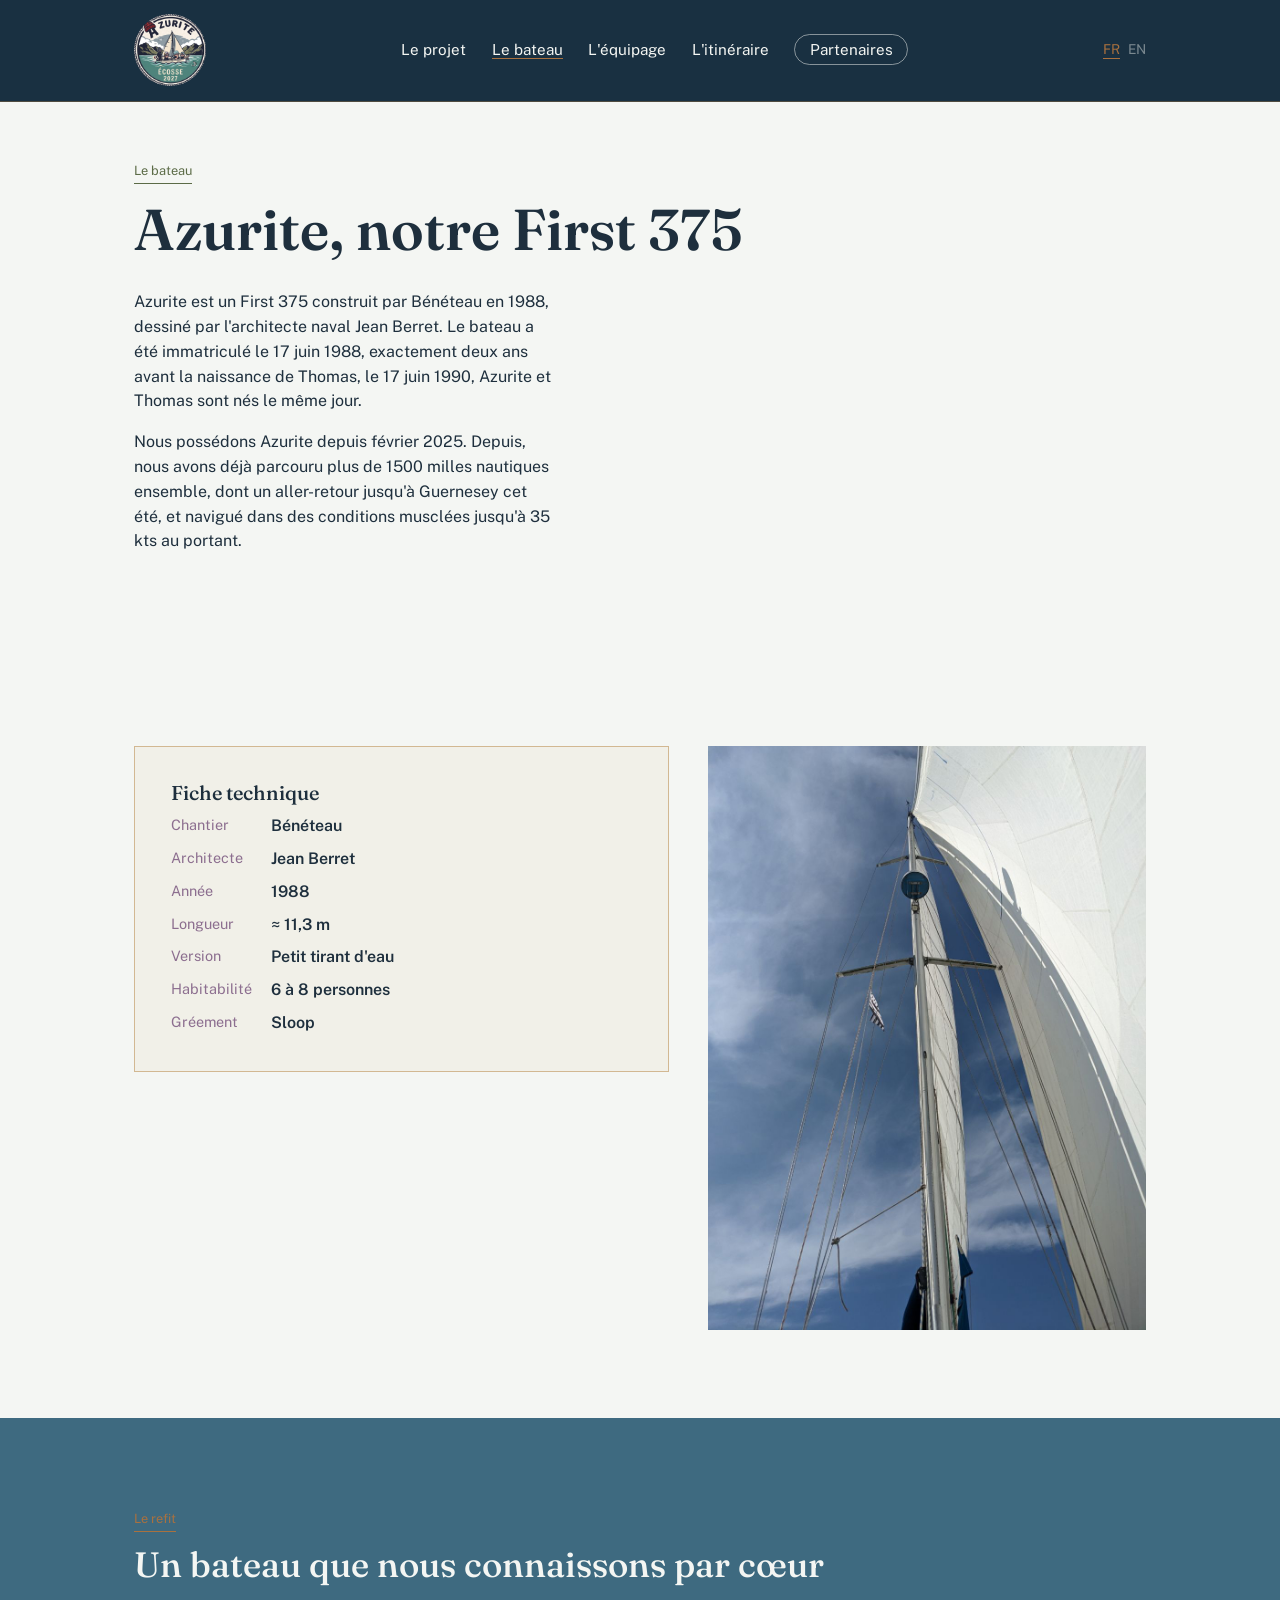
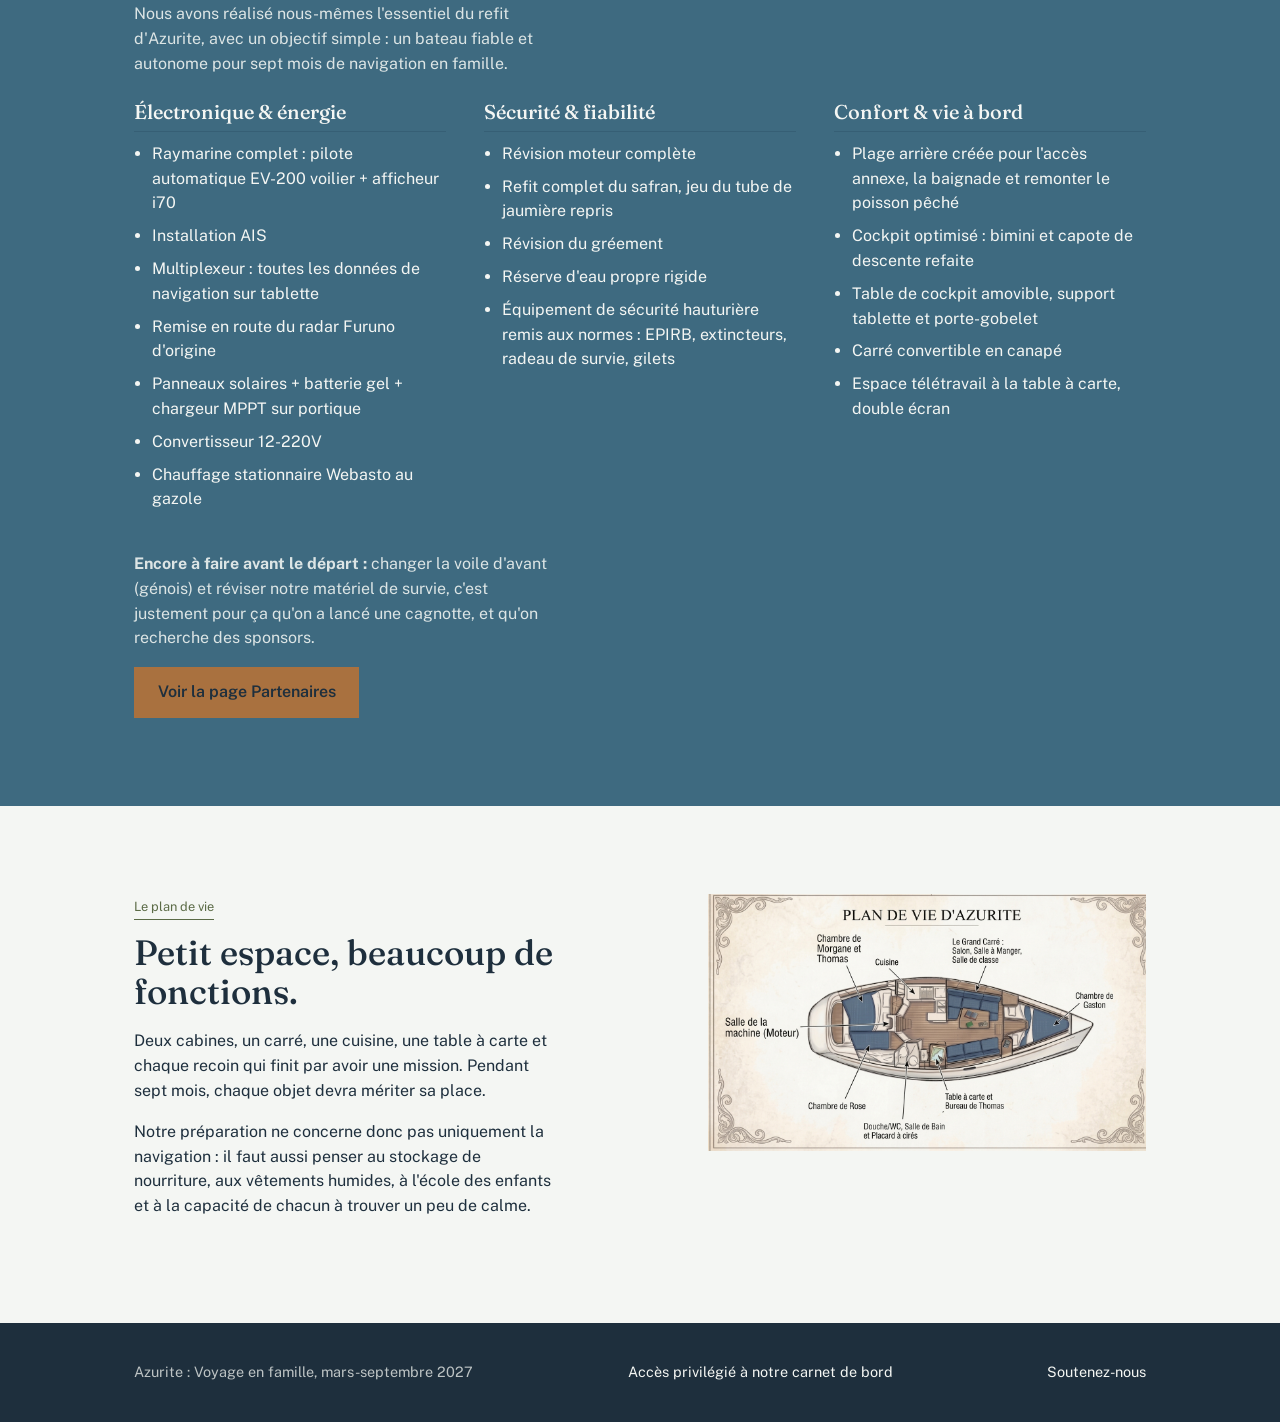
==== commit 649d8a23: "petit details 3" ====
--- a/bateau.html
+++ b/bateau.html
@@ -124,7 +124,7 @@
 <footer class="site-footer">
   <div class="container footer-grid">
     <div data-i18n="footer.tagline">Azurite : Voyage en famille, mars-septembre 2027</div>
-    <div><a href="https://www.polarsteps.com/ThomasCornilleau/27373153-azurite-au-scilly" data-i18n="footer.polarsteps">Suivre sur PolarStep</a></div>
+    <div><a href="https://www.polarsteps.com/ThomasCornilleau/29291431-azurite-en-ecosse?mode=plan" data-i18n="footer.polarsteps">Accès privilégié à notre carnet de bord</a></div>
     <div><a href="sponsors.html" data-i18n="footer.sponsorCta">Devenir sponsor</a></div>
   </div>
 </footer>
--- a/assets/style.css
+++ b/assets/style.css
@@ -492,3 +492,19 @@
 }
 
 /* Zoom sur les logos sponsors : voir la note plus haut dans .logo-filled */
+
+/* Deux grands blocs thematiques sur la page Partenaires (sponsors / cagnotte) */
+.theme-split{
+  display: grid; grid-template-columns: 1fr 1fr; gap: 0;
+  border: 1px solid rgba(180,129,63,0.4);
+}
+.theme-panel{ padding: clamp(1.6rem, 4vw, 2.6rem); }
+.theme-panel + .theme-panel{ border-left: 1px solid rgba(180,129,63,0.4); }
+@media (max-width: 46rem){
+  .theme-split{ grid-template-columns: 1fr; }
+  .theme-panel + .theme-panel{ border-left: none; border-top: 1px solid rgba(180,129,63,0.4); }
+}
+.theme-panel .kicker{ color: var(--brass); font-size: 0.85rem; display: block; margin-bottom: 0.6rem; }
+.theme-panel h2{ color: var(--foam); margin-bottom: 0.8rem; }
+.theme-panel ul{ padding-left: 1.1rem; }
+.theme-panel li{ margin-bottom: 0.5rem; color: rgba(243,246,242,0.85); }
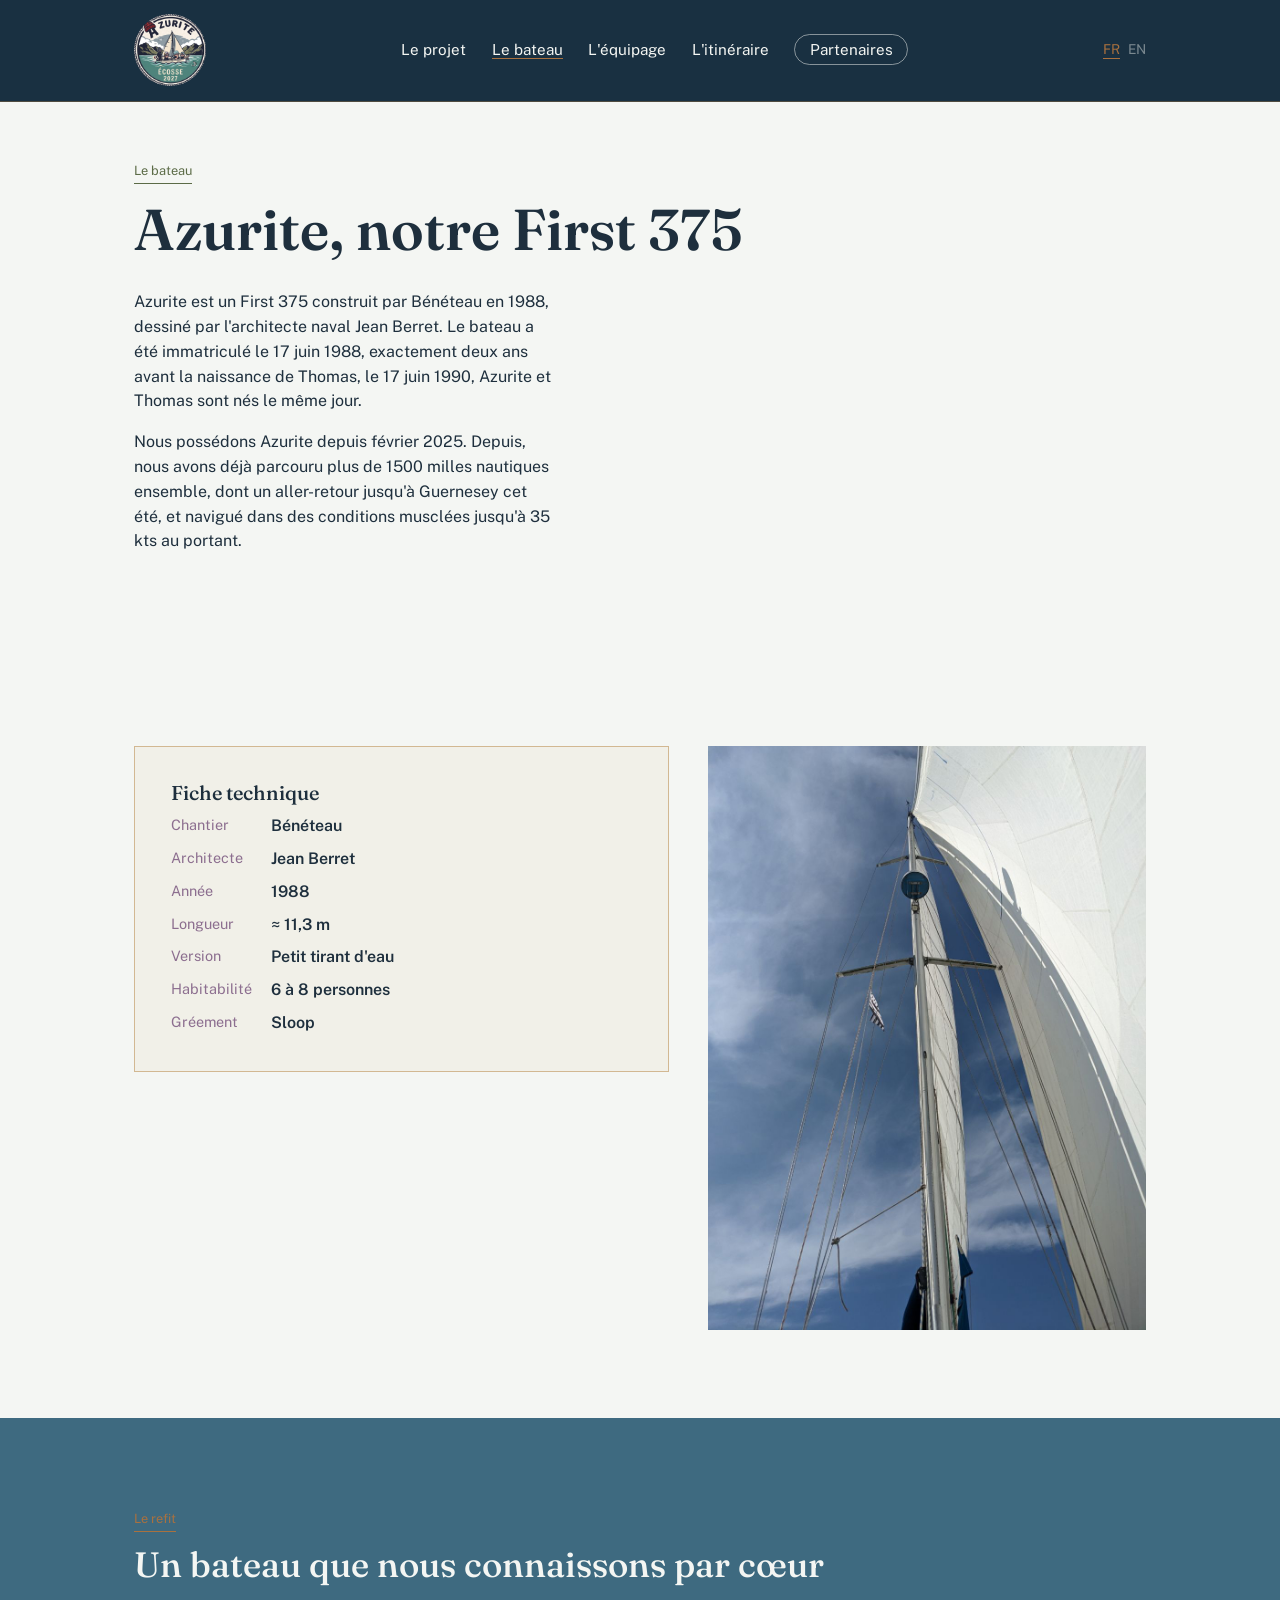
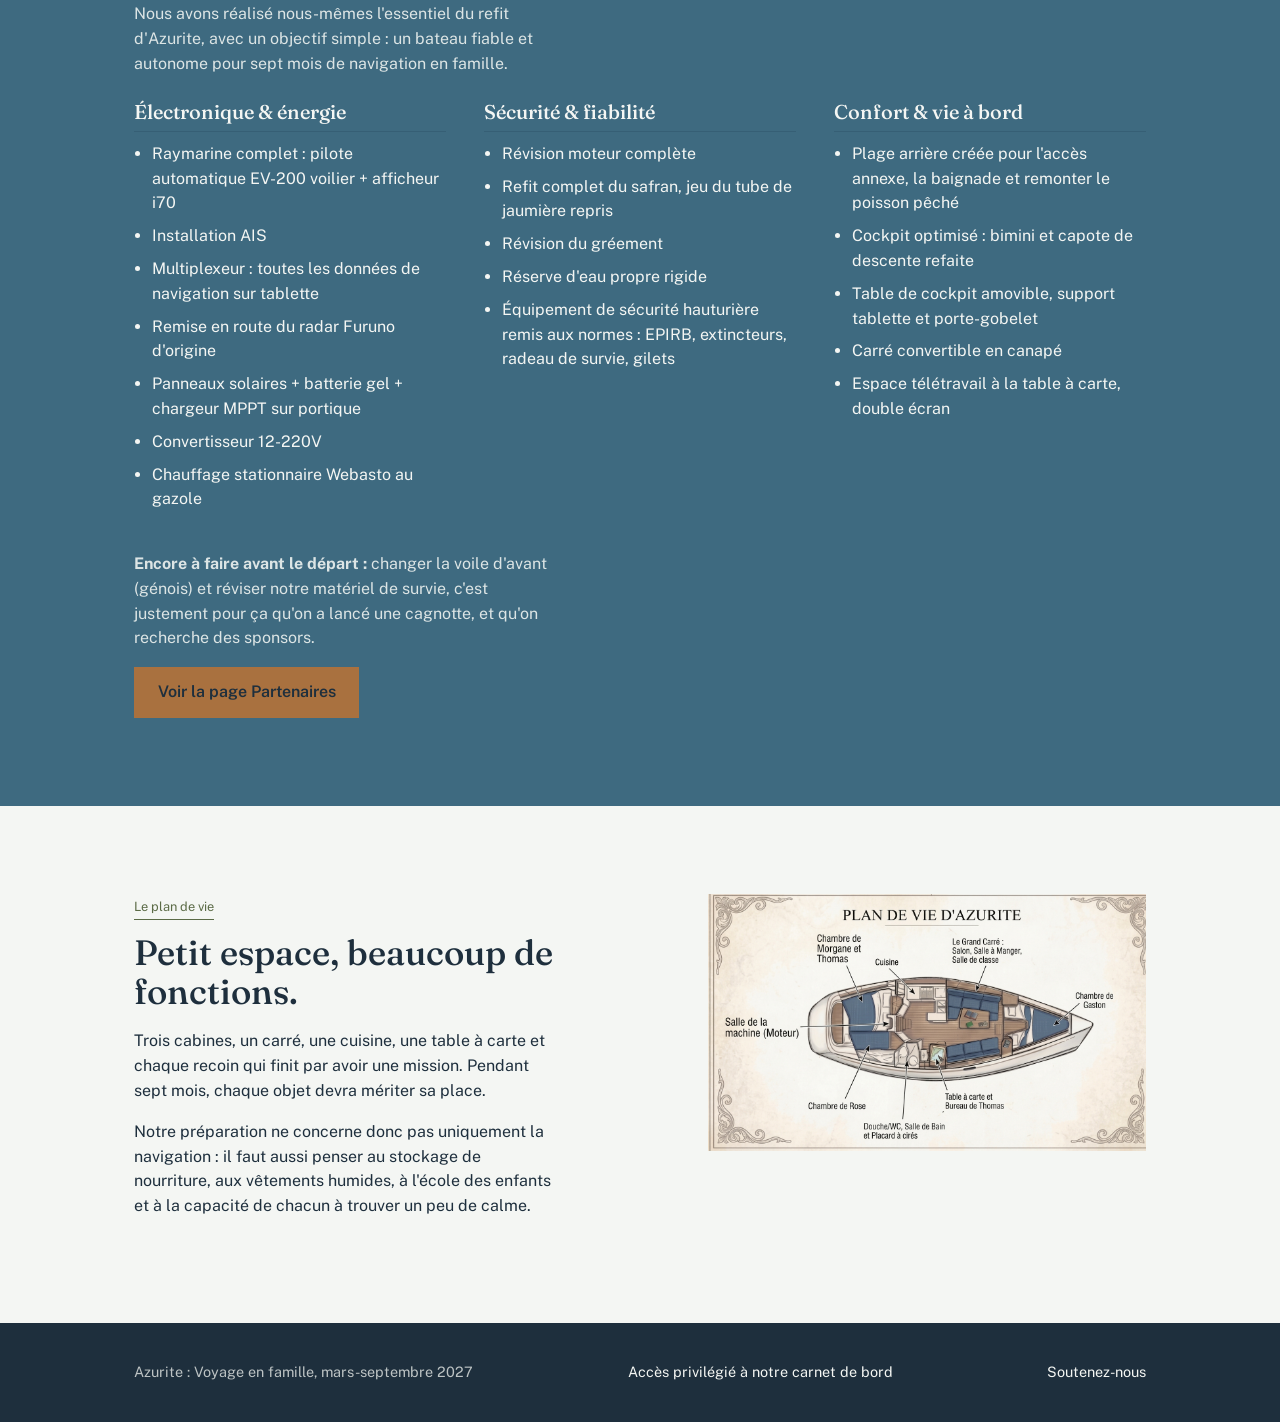
==== commit 5099c611: "petit details 3" ====
--- a/bateau.html
+++ b/bateau.html
@@ -112,7 +112,7 @@
     <div>
       <span class="eyebrow-tag" data-i18n="bateau.planEyebrow">Le plan de vie</span>
       <h2 data-i18n="bateau.planTitle">Petit espace, beaucoup de fonctions.</h2>
-      <p data-i18n="bateau.planText1">Deux cabines, un carré, une cuisine, une table à carte et chaque recoin qui finit par avoir une mission. Pendant sept mois, chaque objet devra mériter sa place.</p>
+      <p data-i18n="bateau.planText1">Trois cabines, un carré, une cuisine, une table à carte et chaque recoin qui finit par avoir une mission. Pendant sept mois, chaque objet devra mériter sa place.</p>
       <p data-i18n="bateau.planText2">Notre préparation ne concerne donc pas uniquement la navigation : il faut aussi penser au stockage de nourriture, aux vêtements humides, à l'école des enfants et à la capacité de chacun à trouver un peu de calme.</p>
     </div>
     <figure style="margin:0;">
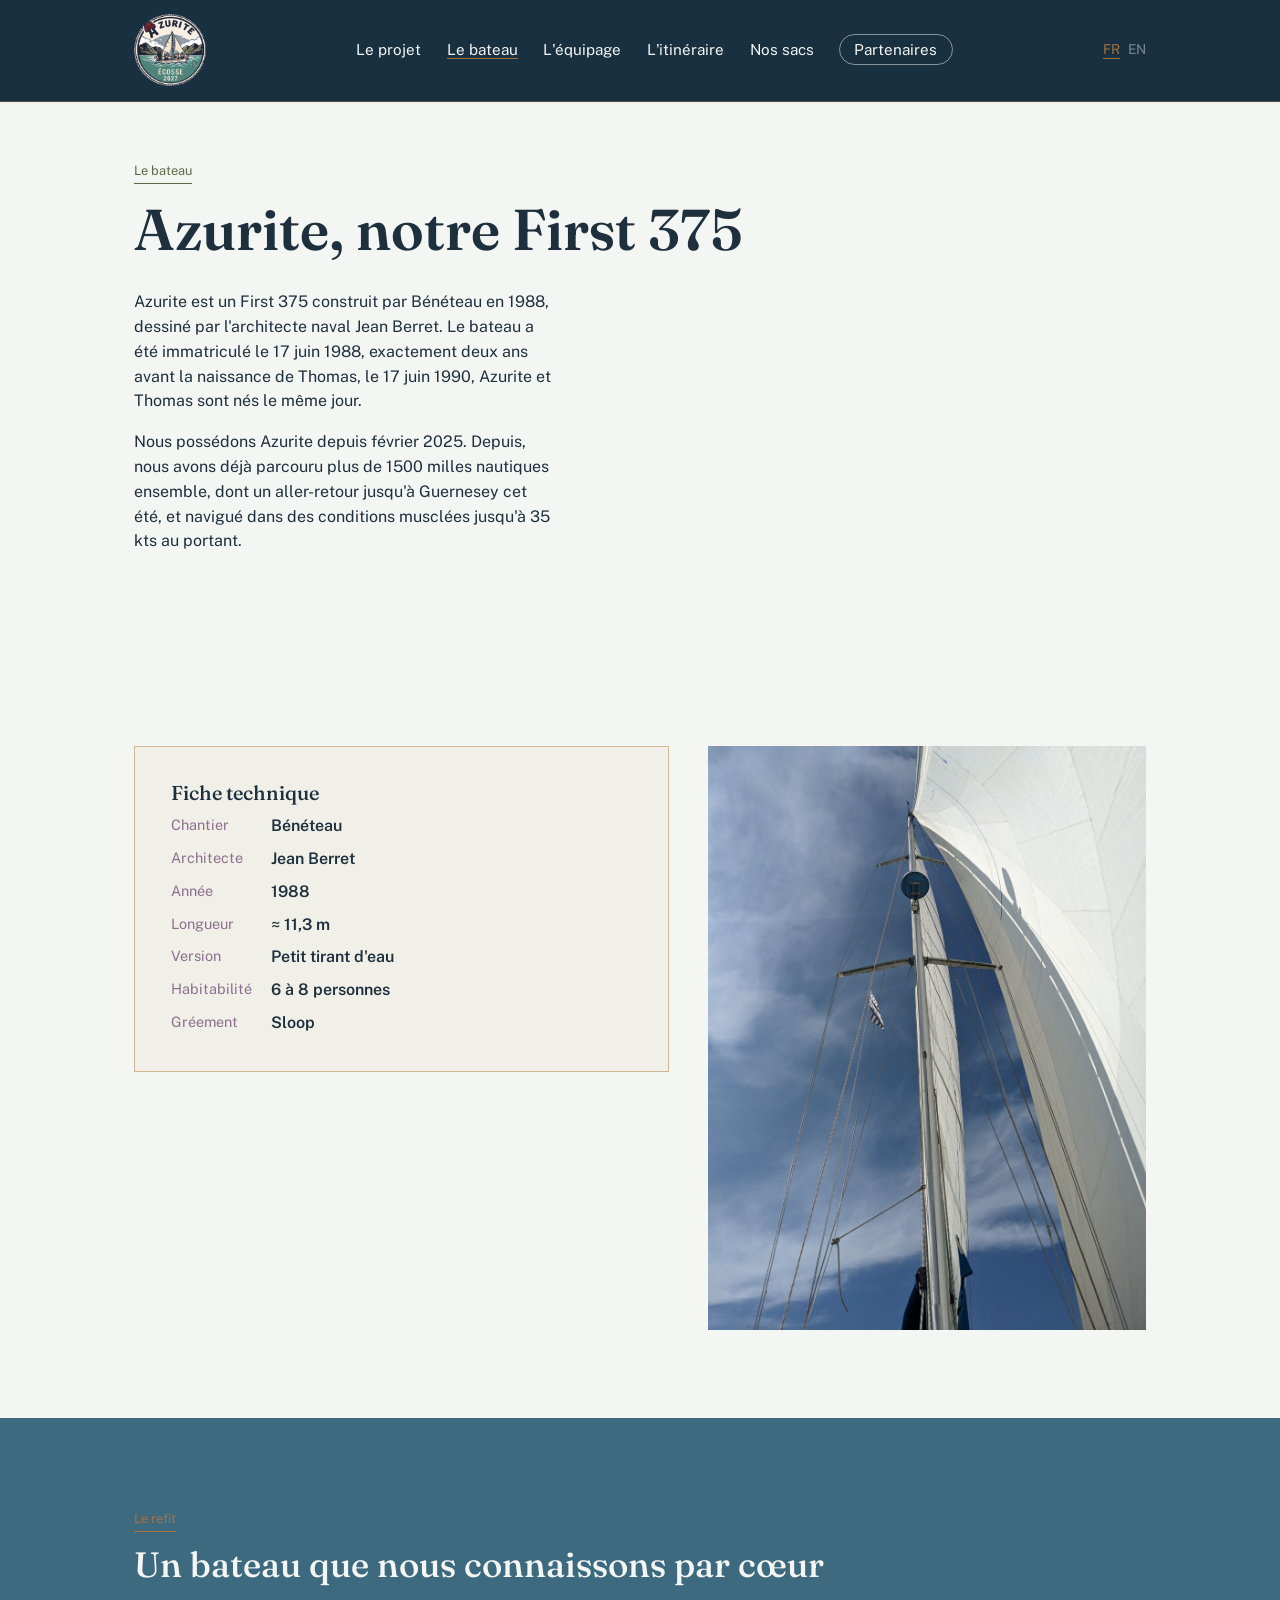
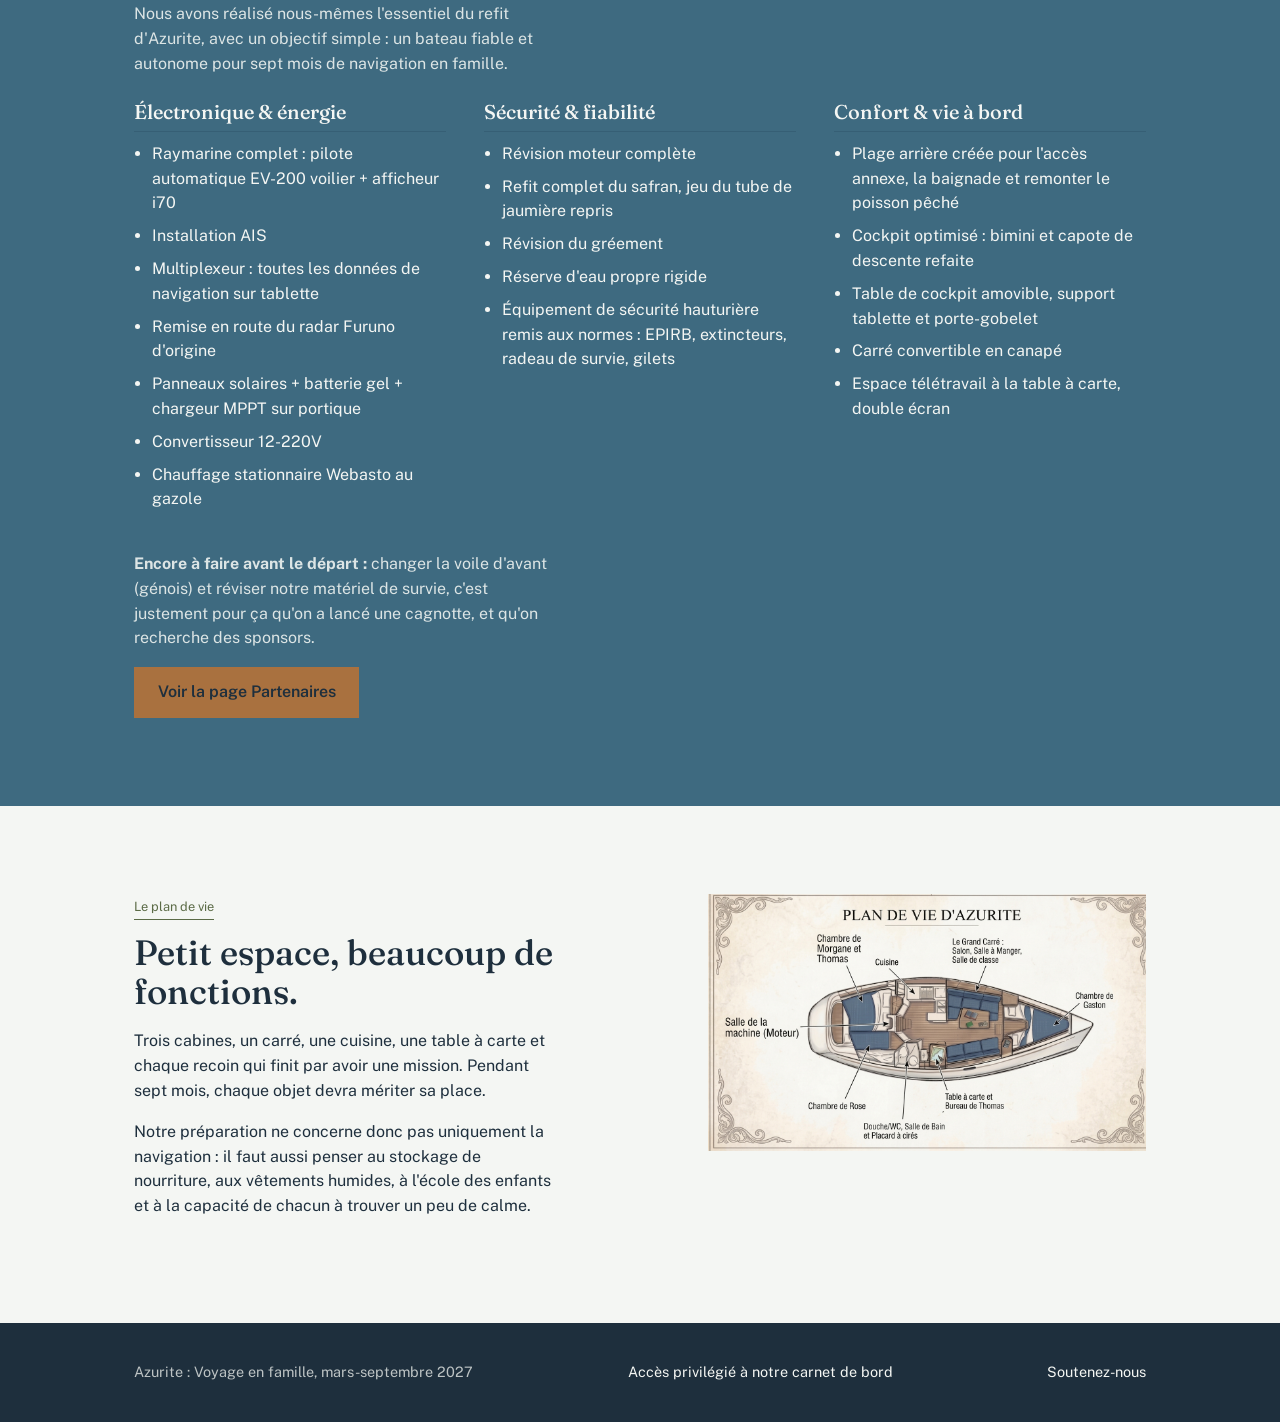
==== commit fb5c5d43: "Page « Nos sacs » : sacs cabas et baluchon de la cagnotte Nouvelle page sacs.html (FR/EN) présentant" ====
--- a/bateau.html
+++ b/bateau.html
@@ -23,6 +23,7 @@
       <li><a href="bateau.html" aria-current="page" data-i18n="nav.boat">Le bateau</a></li>
       <li><a href="equipage.html" data-i18n="nav.crew">L'équipage</a></li>
       <li><a href="trajet.html" data-i18n="nav.route">L'itinéraire</a></li>
+      <li><a href="sacs.html" data-i18n="nav.bags">Nos sacs</a></li>
       <li><a href="sponsors.html" class="nav-cta" data-i18n="nav.sponsors">Partenaires</a></li>
     </ul>
     <div class="lang-toggle" role="group" aria-label="Langue / Language">
--- a/assets/style.css
+++ b/assets/style.css
@@ -508,3 +508,106 @@
 .theme-panel h2{ color: var(--foam); margin-bottom: 0.8rem; }
 .theme-panel ul{ padding-left: 1.1rem; }
 .theme-panel li{ margin-bottom: 0.5rem; color: rgba(243,246,242,0.85); }
+
+/* =========================================================
+   Page Sacs (contreparties de la cagnotte)
+   ========================================================= */
+.bags-cta-row{
+  display: flex; flex-wrap: wrap; align-items: center; gap: 1rem 1.6rem;
+  margin-top: 1.4rem;
+}
+.bags-hero-figure{
+  position: relative; margin: 0 0 2.5rem;
+}
+.bags-hero-figure > img:first-child{
+  width: 100%; height: auto; border-radius: 2px;
+  box-shadow: 0 14px 34px rgba(30,47,61,0.22);
+}
+.bags-hero-inset{
+  position: absolute; right: -0.8rem; bottom: -2.5rem;
+  width: 30%; height: auto; aspect-ratio: 3 / 4; object-fit: cover; object-position: center 70%;
+  border: 5px solid var(--foam);
+  box-shadow: 0 10px 24px rgba(30,47,61,0.3);
+}
+@media (max-width: 46rem){
+  .bags-hero-inset{ right: 0.6rem; }
+}
+
+.bag-values{
+  list-style: none; margin: 2rem 0 0; padding: 0;
+  display: grid; gap: var(--gap);
+  grid-template-columns: repeat(4, 1fr);
+}
+@media (max-width: 60rem){ .bag-values{ grid-template-columns: repeat(2, 1fr); } }
+@media (max-width: 30rem){ .bag-values{ grid-template-columns: 1fr; } }
+.bag-values li{ border-top: 1px solid rgba(243,246,242,0.3); padding-top: 1.1rem; }
+.bag-values svg{
+  width: 34px; height: 34px; margin-bottom: 0.7rem;
+  fill: none; stroke: var(--brass); stroke-width: 1.6;
+  stroke-linecap: round; stroke-linejoin: round;
+}
+.bag-values h3{ color: var(--foam); font-size: 1.15rem; }
+.bag-values p{ font-size: 0.95rem; }
+
+.bag-model{
+  display: grid; gap: var(--gap);
+  grid-template-columns: 1.15fr 0.85fr;
+  align-items: center;
+}
+.bag-model.reverse{ grid-template-columns: 0.85fr 1.15fr; }
+.bag-model.reverse .bag-gallery{ order: 2; }
+@media (max-width: 50rem){
+  .bag-model, .bag-model.reverse{ grid-template-columns: 1fr; }
+  .bag-model.reverse .bag-gallery{ order: 0; }
+}
+
+.bag-gallery{
+  display: grid; gap: 0.5rem;
+  grid-template-columns: 1.3fr 1fr 1fr;
+  grid-template-rows: repeat(2, minmax(9rem, 15rem));
+}
+.bag-gallery a{
+  display: block; overflow: hidden; border-radius: 2px;
+  background: var(--seaglass);
+}
+.bag-gallery .g-main{ grid-row: span 2; }
+.bag-gallery img{
+  width: 100%; height: 100%; object-fit: cover;
+  transition: transform .4s ease;
+}
+.bag-gallery a:hover img, .bag-gallery a:focus-visible img{ transform: scale(1.05); }
+@media (max-width: 30rem){
+  .bag-gallery{ grid-template-columns: 1fr 1fr; grid-template-rows: 18rem repeat(2, 9rem); }
+  .bag-gallery .g-main{ grid-column: span 2; grid-row: auto; }
+}
+
+.bag-num{ color: var(--heather); font-size: 0.95rem; display: block; margin-bottom: 0.2rem; }
+.bag-specs{
+  display: grid; grid-template-columns: auto 1fr; gap: 0.45rem 1.2rem;
+  margin: 1.4rem 0 1.6rem; padding: 1.1rem 1.3rem;
+  border: 1px solid rgba(169,113,63,0.5);
+  background: rgba(169,113,63,0.06);
+}
+.bag-specs dt{ color: var(--heather); font-size: 0.9rem; }
+.bag-specs dd{ margin: 0; font-weight: 600; }
+
+/* Visionneuse photo */
+.lightbox{
+  border: none; padding: 0; background: transparent;
+  max-width: 100vw; max-height: 100vh; width: 100vw; height: 100vh;
+}
+.lightbox::backdrop{ background: rgba(20,30,40,0.92); }
+.lightbox[open]{ display: flex; align-items: center; justify-content: center; }
+.lightbox img{
+  max-width: min(92vw, 1600px); max-height: 88vh;
+  width: auto; height: auto; object-fit: contain;
+  box-shadow: 0 20px 50px rgba(0,0,0,0.5);
+}
+.lightbox button{
+  position: absolute; background: none; border: none; cursor: pointer;
+  color: var(--foam); font-size: 2.6rem; line-height: 1; padding: 0.6rem 1rem;
+}
+.lightbox-close{ top: 0.6rem; right: 0.8rem; }
+.lightbox-nav.prev{ left: 0.4rem; top: 50%; transform: translateY(-50%); }
+.lightbox-nav.next{ right: 0.4rem; top: 50%; transform: translateY(-50%); }
+.lightbox button:hover, .lightbox button:focus-visible{ color: var(--brass); }
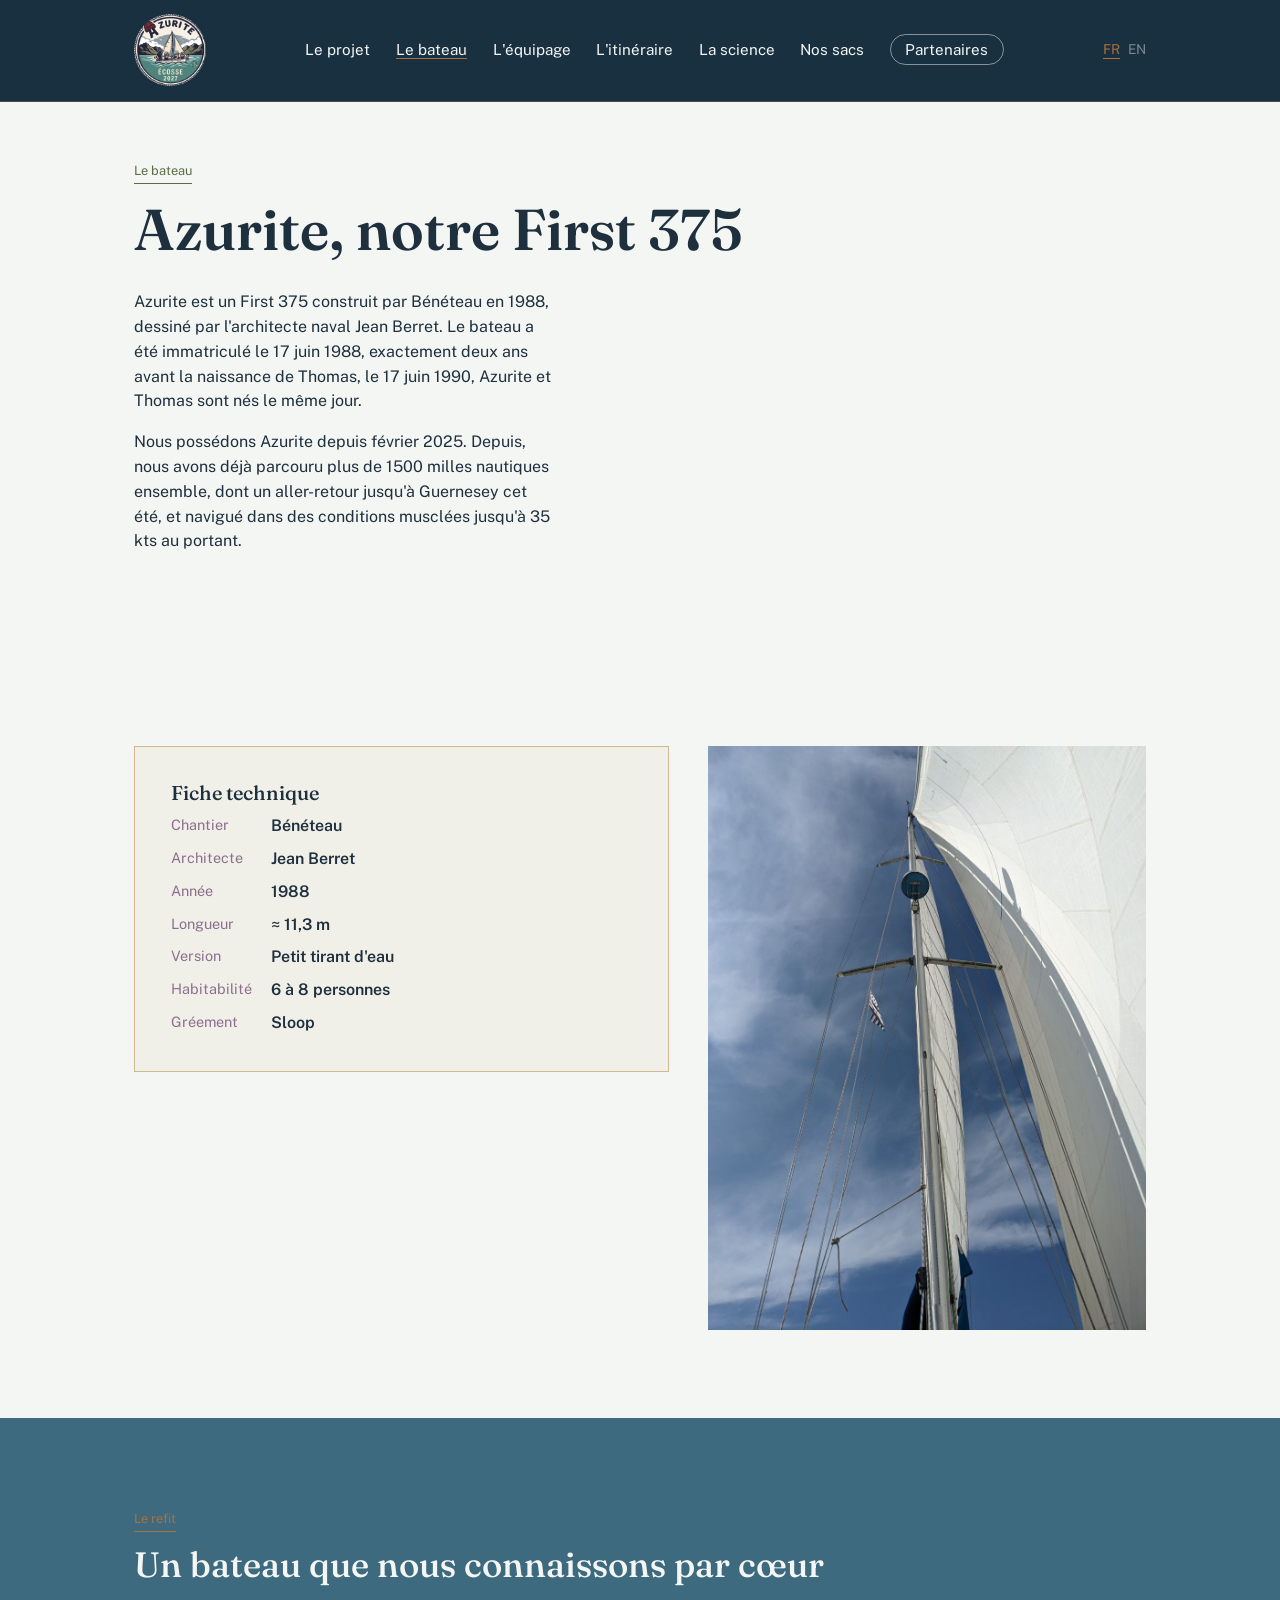
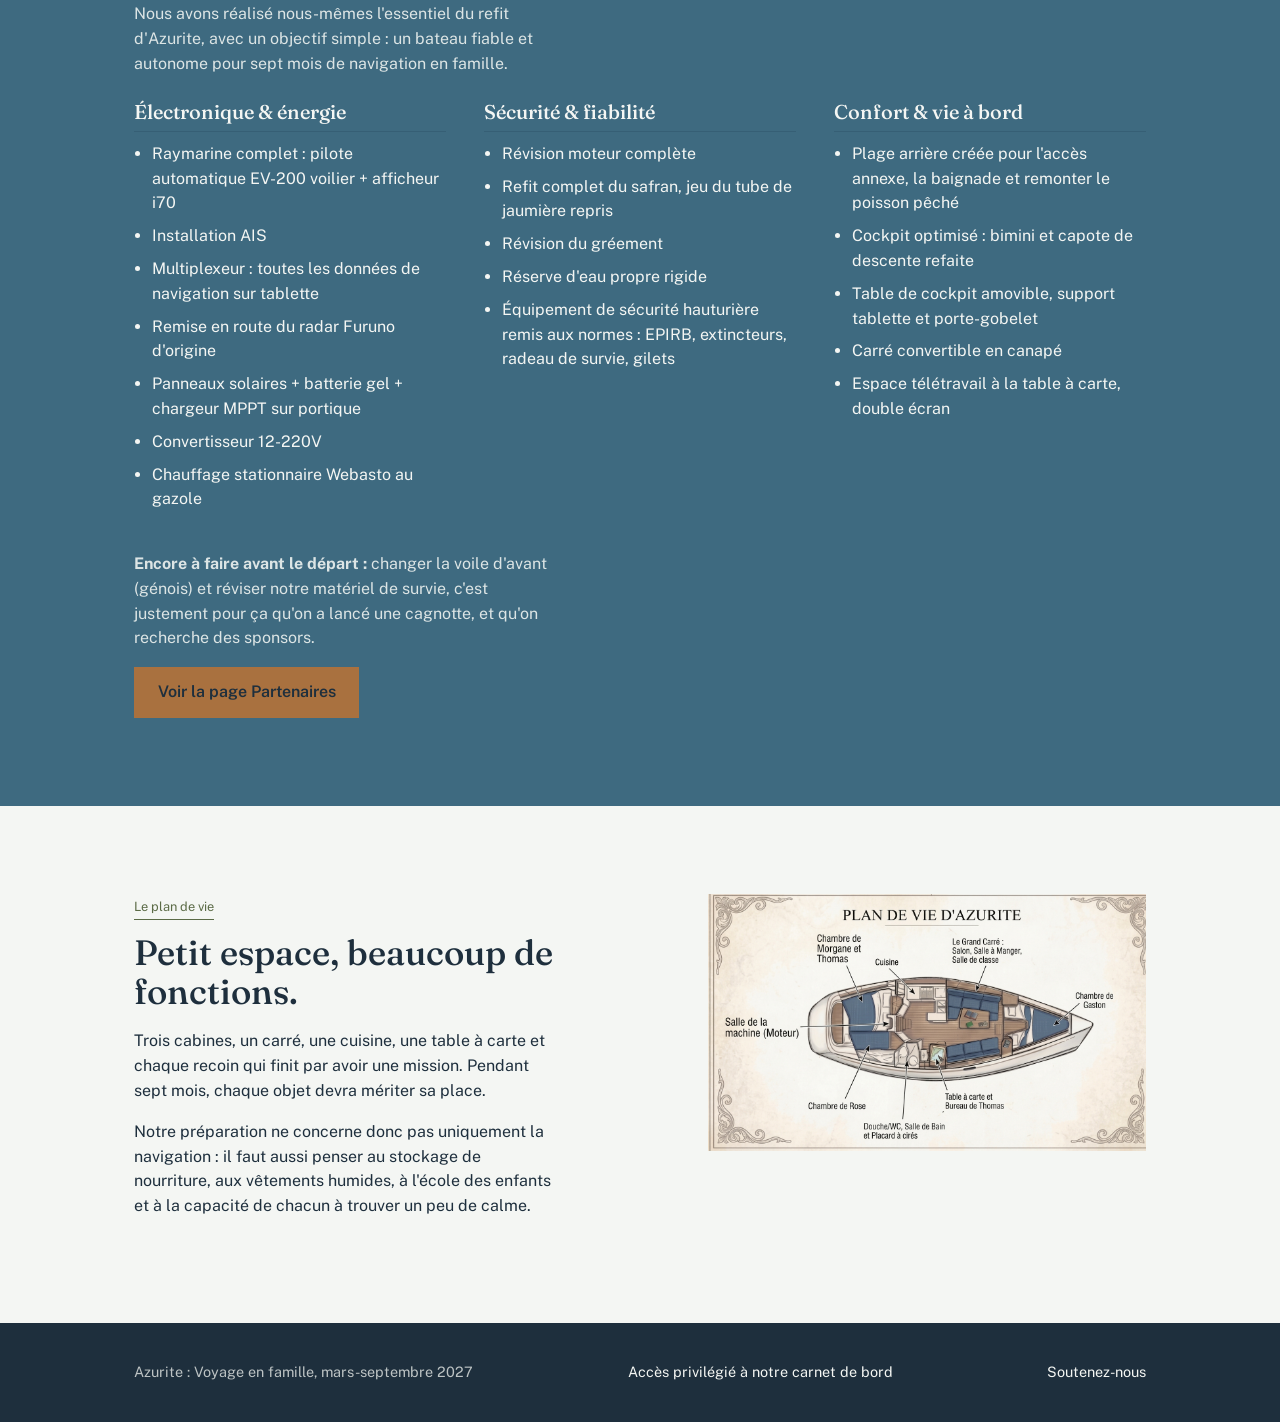
==== commit 3710864d: "Page « La science à bord » : Astrolabe Expeditions et Ketos - Nouvelle page science.html : flotte As" ====
--- a/bateau.html
+++ b/bateau.html
@@ -23,6 +23,7 @@
       <li><a href="bateau.html" aria-current="page" data-i18n="nav.boat">Le bateau</a></li>
       <li><a href="equipage.html" data-i18n="nav.crew">L'équipage</a></li>
       <li><a href="trajet.html" data-i18n="nav.route">L'itinéraire</a></li>
+      <li><a href="science.html" data-i18n="nav.science">La science</a></li>
       <li><a href="sacs.html" data-i18n="nav.bags">Nos sacs</a></li>
       <li><a href="sponsors.html" class="nav-cta" data-i18n="nav.sponsors">Partenaires</a></li>
     </ul>
--- a/assets/style.css
+++ b/assets/style.css
@@ -149,7 +149,7 @@
     max-height: 0; overflow: hidden;
     transition: max-height .25s ease;
   }
-  .nav-links.open{ max-height: 20rem; }
+  .nav-links.open{ max-height: 28rem; }
   .nav-links li{ padding: 0.8rem var(--gap); border-top: 1px solid rgba(243,246,242,0.08); }
 }
 
@@ -387,6 +387,8 @@
   display: grid; grid-template-columns: repeat(auto-fill, minmax(9rem, 1fr));
   gap: 1rem; margin-top: 1.5rem;
 }
+/* Logo en bandeau (format très allongé) : occupe deux cases */
+.logo-filled.logo-wide{ grid-column: span 2; }
 
 .btn{
   display: inline-block;
@@ -611,3 +613,119 @@
 .lightbox-nav.prev{ left: 0.4rem; top: 50%; transform: translateY(-50%); }
 .lightbox-nav.next{ right: 0.4rem; top: 50%; transform: translateY(-50%); }
 .lightbox button:hover, .lightbox button:focus-visible{ color: var(--brass); }
+
+/* Page Sacs : modèle n°3 (sac à combi) et son mode d'emploi */
+.section-surf{ background: var(--seaglass); }
+.bag-motto{
+  font-family: var(--font-display); font-style: italic; font-size: 1.2rem;
+  color: var(--sea); margin-bottom: 1rem;
+}
+.bag-steps-title{ margin-top: clamp(2.5rem, 6vw, 4rem); }
+.bag-steps{
+  list-style: none; margin: 1rem 0 0; padding: 0;
+  display: grid; gap: 1rem; grid-template-columns: repeat(4, 1fr);
+  counter-reset: step;
+}
+@media (max-width: 50rem){ .bag-steps{ grid-template-columns: repeat(2, 1fr); } }
+.bag-steps li{ counter-increment: step; position: relative; font-size: 0.95rem; }
+.bag-steps img{
+  width: 100%; height: auto; aspect-ratio: 3 / 4; object-fit: cover;
+  border-radius: 2px; margin-bottom: 0.6rem;
+}
+.bag-steps li::before{
+  content: counter(step);
+  position: absolute; top: 0.6rem; left: 0.6rem;
+  width: 2rem; height: 2rem; border-radius: 50%;
+  display: flex; align-items: center; justify-content: center;
+  background: var(--brass); color: var(--ink);
+  font-family: var(--font-display); font-weight: 600;
+}
+
+/* =========================================================
+   Page Science (Astrolabe Expeditions / Ketos)
+   ========================================================= */
+.science-hero{ margin: 0; position: relative; }
+.science-hero-logo{
+  display: flex; align-items: center; justify-content: center;
+  aspect-ratio: 4 / 3; padding: 12%;
+  background: var(--ink);
+  border-radius: 2px; box-shadow: 0 14px 34px rgba(30,47,61,0.22);
+  transition: transform .25s ease;
+}
+.science-hero-logo:hover, .science-hero-logo:focus-visible{ transform: translateY(-3px); }
+.science-hero-logo img{ width: 100%; height: auto; }
+.science-hero figcaption{ font-size: 0.85rem; color: var(--heather); margin-top: 0.5rem; }
+
+.science-cards{
+  display: grid; gap: var(--gap); grid-template-columns: 1fr 1fr;
+  margin: 2rem 0 1.5rem;
+}
+@media (max-width: 46rem){ .science-cards{ grid-template-columns: 1fr; } }
+.science-card{
+  border: 1px solid rgba(243,246,242,0.3);
+  padding: clamp(1.3rem, 3vw, 2rem);
+}
+.science-card svg{
+  width: 34px; height: 34px; margin-bottom: 0.6rem;
+  fill: none; stroke: var(--brass); stroke-width: 1.6;
+  stroke-linecap: round; stroke-linejoin: round;
+}
+.science-card h3{ color: var(--foam); }
+.science-where{ display: block; color: var(--brass); font-size: 0.85rem; margin-bottom: 0.3rem; }
+.science-partners{ font-size: 0.9rem; max-width: 60ch; }
+
+.science-video{
+  position: relative; aspect-ratio: 16 / 9; max-width: 52rem;
+  margin-top: 1rem; background: var(--ink);
+  border: 1px solid rgba(169,113,63,0.4);
+}
+.science-video iframe{ position: absolute; inset: 0; width: 100%; height: 100%; border: 0; }
+
+.science-plan{ list-style: none; margin: 1.2rem 0 0; padding: 0; }
+.science-plan li{ padding: 1rem 0; border-top: 1px solid rgba(30,47,61,0.12); }
+.science-plan li{ display: grid; grid-template-columns: 2.2rem 1fr; column-gap: 0.8rem; align-items: start; }
+.science-plan li > *{ grid-column: 2; justify-self: start; }
+.science-plan li > .science-num{ grid-column: 1; grid-row: 1 / span 3; }
+.science-plan h3{ margin: 0.4rem 0 0.3rem; }
+.science-num{
+  display: flex; align-items: center; justify-content: center;
+  width: 2.2rem; height: 2.2rem; border-radius: 50%;
+  background: var(--brass); color: var(--foam);
+  font-family: var(--font-display); font-weight: 600; font-size: 1.1rem;
+}
+.science-num.maybe{ background: var(--foam); color: var(--brass); border: 2px dashed var(--brass); }
+
+/* Carte stylisée des missions (SVG inline, généré depuis des coordonnées réelles) */
+.science-map-wrap{ margin: 0; }
+.science-map{
+  display: block; width: 100%; height: auto; max-height: 44rem;
+  border-radius: 2px; box-shadow: 0 14px 34px rgba(30,47,61,0.22);
+}
+.science-map .map-sea{ fill: var(--ink); }
+.science-map .map-land{ fill: #2C4456; stroke: rgba(244,246,243,0.45); stroke-width: 1.2; stroke-linejoin: round; }
+.science-map .map-route-acou{ fill: none; stroke: var(--brass); stroke-width: 9; stroke-linecap: round; opacity: 0.9; }
+.science-map .map-zone{ fill: rgba(169,113,63,0.15); stroke: var(--brass); stroke-width: 2; stroke-dasharray: 6 6; }
+.science-map .map-town{ fill: var(--foam); }
+.science-map .map-place{ fill: var(--foam); font: 600 26px var(--font-body); }
+.science-map .map-sea-name{ fill: rgba(244,246,243,0.5); font: italic 500 19px var(--font-display); letter-spacing: 0.05em; }
+.science-map .map-marker circle{ fill: var(--brass); stroke: var(--foam); stroke-width: 3.5; }
+.science-map .map-marker text{ fill: var(--foam); font: 600 30px var(--font-display); }
+.science-map .map-marker.maybe circle{ fill: var(--ink); stroke: var(--brass); stroke-dasharray: 5 4; }
+.science-map .map-marker.maybe text{ fill: var(--brass); }
+.science-plan p{ margin: 0; }
+
+.science-status{
+  display: inline-block; font-size: 0.75rem; font-weight: 600;
+  letter-spacing: 0.04em; text-transform: uppercase;
+  padding: 0.2rem 0.6rem; border-radius: 999px;
+}
+.science-status.ok{ background: var(--rust); color: var(--foam); }
+.science-status.maybe{ background: transparent; color: var(--brass); border: 1px dashed var(--brass); }
+
+.science-project{
+  max-width: 46rem;
+  border-left: 2px dashed var(--brass);
+  padding-left: clamp(1rem, 3vw, 2rem);
+}
+.science-project h2{ margin-top: 0.7rem; }
+.science-project p{ max-width: 60ch; }
